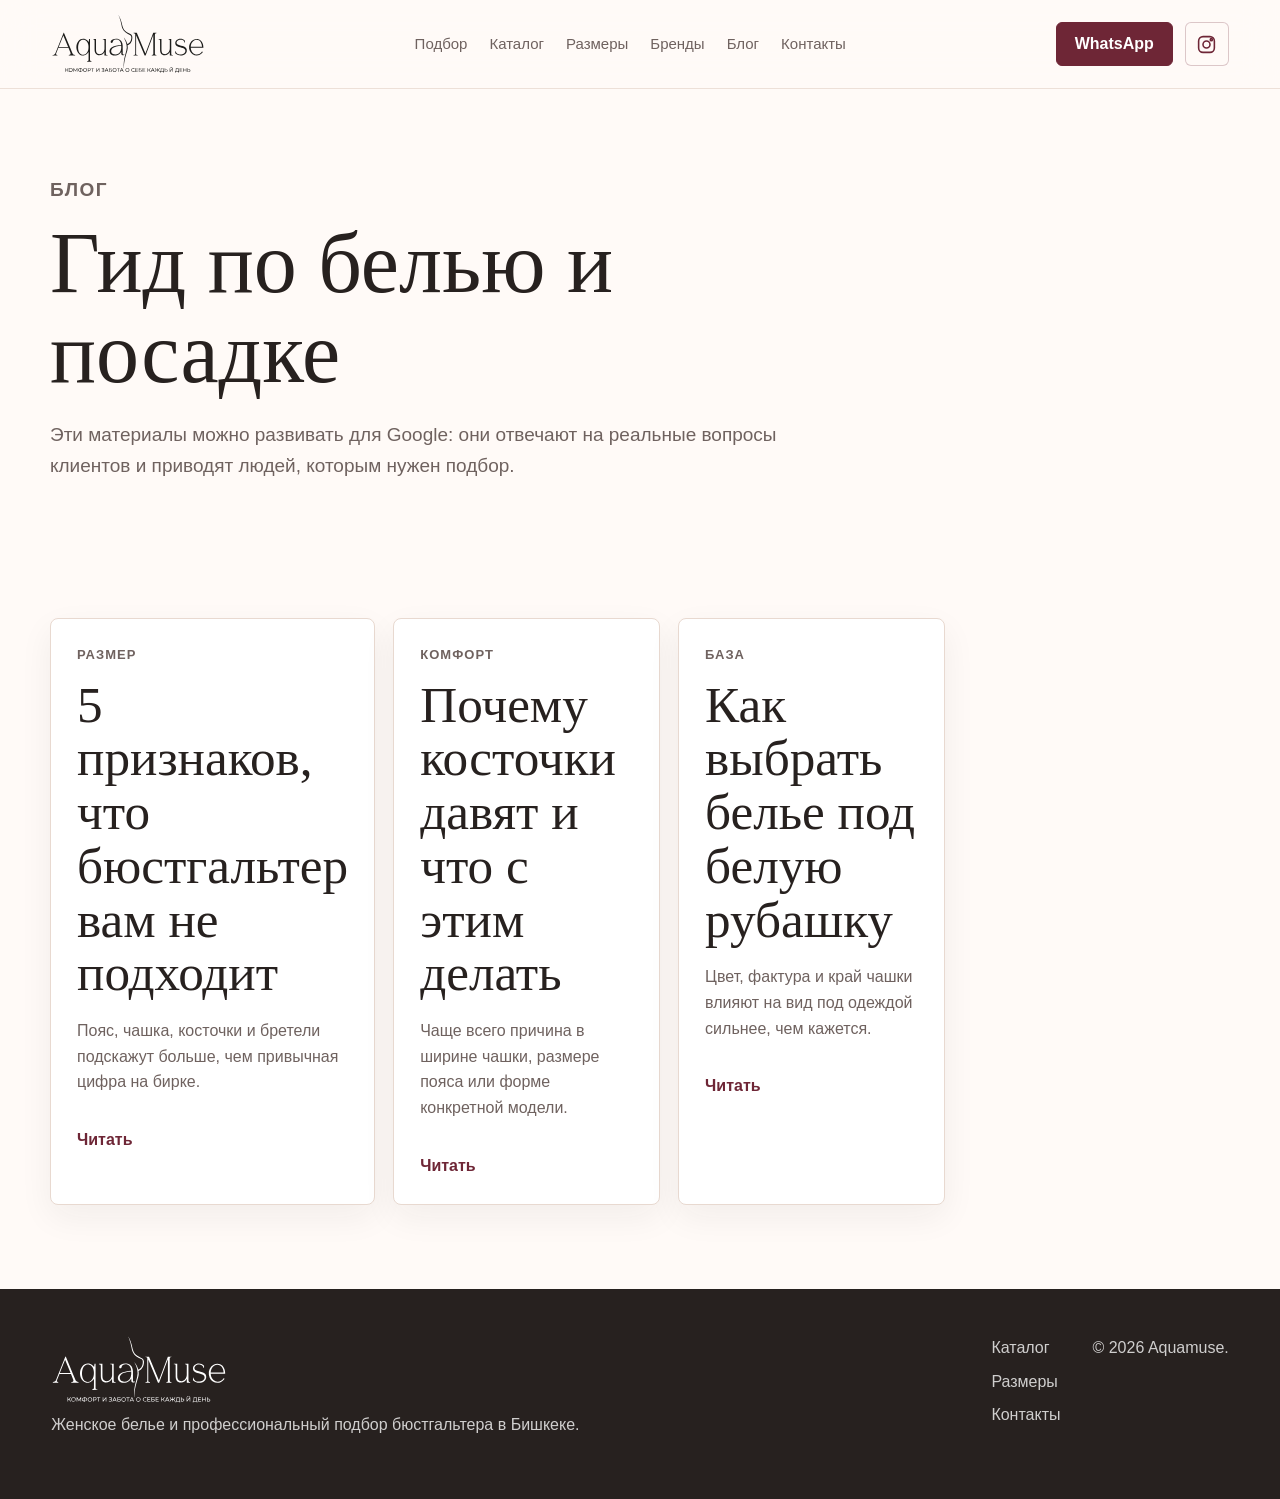
==== blog.html @ d07d19d8 "Add Aqua Muse logo and Instagram header link" ====
<!doctype html>
<html lang="ru">
<head>
  <meta charset="utf-8">
  <meta name="viewport" content="width=device-width, initial-scale=1">
  <title>Блог о подборе белья - Aquamuse</title>
  <meta name="description" content="Статьи Aquamuse о подборе бюстгальтера, посадке, размерах, базовом белье и комфорте каждый день.">
  <link rel="stylesheet" href="styles.css">
</head>
<body>
  <header class="site-header"><a class="brand" href="index.html"><img src="assets/logo-aquamuse.svg" alt="Aquamuse"></a><button class="nav-toggle" type="button" aria-expanded="false" aria-controls="main-nav"><span></span><span></span><span></span></button><nav id="main-nav" class="main-nav"><a href="podbor-byustgaltera-bishkek.html">Подбор</a><a href="catalog.html">Каталог</a><a href="razmery.html">Размеры</a><a href="brendy.html">Бренды</a><a href="blog.html">Блог</a><a href="kontakty.html">Контакты</a></nav><a class="header-cta" href="https://api.whatsapp.com/send/?phone=996550333087&text&type=phone_number&app_absent=0">Записаться</a></header>
  <main>
    <section class="page-title"><p class="eyebrow">Блог</p><h1>Гид по белью и посадке</h1><p>Эти материалы можно развивать для Google: они отвечают на реальные вопросы клиентов и приводят людей, которым нужен подбор.</p></section>
    <section class="section blog-grid">
      <article><p class="eyebrow">Размер</p><h2>5 признаков, что бюстгальтер вам не подходит</h2><p>Пояс, чашка, косточки и бретели подскажут больше, чем привычная цифра на бирке.</p><a class="text-link" href="podbor-byustgaltera-bishkek.html">Читать</a></article>
      <article><p class="eyebrow">Комфорт</p><h2>Почему косточки давят и что с этим делать</h2><p>Чаще всего причина в ширине чашки, размере пояса или форме конкретной модели.</p><a class="text-link" href="razmery.html">Читать</a></article>
      <article><p class="eyebrow">База</p><h2>Как выбрать белье под белую рубашку</h2><p>Цвет, фактура и край чашки влияют на вид под одеждой сильнее, чем кажется.</p><a class="text-link" href="catalog.html">Читать</a></article>
    </section>
  </main>
  <footer class="site-footer"><div><a class="brand" href="index.html"><img src="assets/logo-aquamuse.svg" alt="Aquamuse"></a><p>Женское белье и профессиональный подбор бюстгальтера в Бишкеке.</p></div><nav><a href="catalog.html">Каталог</a><a href="razmery.html">Размеры</a><a href="kontakty.html">Контакты</a></nav><p class="footer-note">© 2026 Aquamuse.</p></footer>
  <script src="script.js"></script>
</body>
</html>
---- styles.css ----
:root {
  --ink: #27211f;
  --muted: #6f625f;
  --paper: #fffaf7;
  --soft: #f6eee8;
  --line: #e8d9d0;
  --rose: #a84f5f;
  --wine: #6e2636;
  --sage: #697d68;
  --blue: #425a6b;
  --gold: #b9935a;
  --shadow: 0 20px 60px rgba(39, 33, 31, .12);
}

* { box-sizing: border-box; }

html { scroll-behavior: smooth; }

body {
  margin: 0;
  color: var(--ink);
  background: var(--paper);
  font-family: Inter, "Segoe UI", Arial, sans-serif;
  line-height: 1.6;
}

img {
  display: block;
  width: 100%;
  height: 100%;
  object-fit: cover;
}

a { color: inherit; text-decoration: none; }

.site-header {
  position: sticky;
  top: 0;
  z-index: 20;
  display: grid;
  grid-template-columns: auto 1fr auto auto;
  align-items: center;
  gap: 12px;
  min-height: 76px;
  padding: 14px clamp(18px, 4vw, 52px);
  background: rgba(255, 250, 247, .88);
  border-bottom: 1px solid rgba(232, 217, 208, .78);
  backdrop-filter: blur(18px);
}

.brand {
  display: inline-flex;
  align-items: center;
  width: clamp(132px, 12vw, 172px);
  min-width: 132px;
}

.brand img {
  display: block;
  width: 100%;
  height: auto;
  object-fit: contain;
}

.main-nav {
  display: flex;
  justify-content: center;
  gap: 22px;
  color: var(--muted);
  font-size: 15px;
}

.main-nav a:hover, .text-link:hover { color: var(--wine); }

.header-cta, .button {
  display: inline-flex;
  align-items: center;
  justify-content: center;
  min-height: 44px;
  padding: 12px 18px;
  border: 1px solid var(--wine);
  border-radius: 6px;
  font-weight: 700;
  line-height: 1.1;
}

.header-cta, .button.primary {
  color: #fff;
  background: var(--wine);
}

.header-social {
  display: inline-grid;
  place-items: center;
  width: 44px;
  height: 44px;
  border: 1px solid rgba(110, 38, 54, .24);
  border-radius: 6px;
  color: var(--wine);
  background: rgba(255, 250, 247, .9);
  transition: transform .2s ease, border-color .2s ease, background .2s ease;
}

.header-social:hover {
  border-color: var(--wine);
  background: #fff;
  transform: translateY(-1px);
}

.header-social svg {
  width: 21px;
  height: 21px;
  fill: none;
  stroke: currentColor;
  stroke-width: 1.8;
}

.button.secondary {
  color: var(--wine);
  background: rgba(255, 250, 247, .75);
}

.nav-toggle {
  display: none;
  width: 44px;
  height: 44px;
  border: 1px solid var(--line);
  border-radius: 6px;
  background: #fff;
}

.nav-toggle span {
  display: block;
  width: 18px;
  height: 2px;
  margin: 4px auto;
  background: var(--ink);
}

.hero {
  position: relative;
  display: grid;
  min-height: calc(100vh - 76px);
  overflow: hidden;
  background: #1c1715;
}

.hero-media {
  position: absolute;
  inset: 0;
  opacity: .72;
}

.hero-media::after {
  content: "";
  position: absolute;
  inset: 0;
  background: linear-gradient(90deg, rgba(28, 23, 21, .84), rgba(28, 23, 21, .48), rgba(28, 23, 21, .16));
}

.hero-content {
  position: relative;
  align-self: center;
  width: min(720px, calc(100% - 36px));
  margin-left: clamp(18px, 7vw, 96px);
  padding: 72px 0;
  color: #fff;
}

.eyebrow {
  margin: 0 0 12px;
  color: var(--gold);
  font-size: 13px;
  font-weight: 800;
  letter-spacing: .08em;
  text-transform: uppercase;
}

h1, h2, h3, p { margin-top: 0; }

h1, h2 {
  line-height: 1.05;
  letter-spacing: 0;
}

h1 {
  max-width: 820px;
  margin-bottom: 22px;
  font-family: Georgia, "Times New Roman", serif;
  font-size: clamp(42px, 7vw, 86px);
  font-weight: 500;
}

h2 {
  margin-bottom: 18px;
  font-family: Georgia, "Times New Roman", serif;
  font-size: clamp(30px, 4vw, 52px);
  font-weight: 500;
}

h3 { margin-bottom: 10px; font-size: 20px; line-height: 1.2; }

.hero-copy {
  max-width: 650px;
  color: rgba(255, 255, 255, .9);
  font-size: clamp(18px, 2vw, 22px);
}

.hero-actions {
  display: flex;
  flex-wrap: wrap;
  gap: 14px;
  margin-top: 30px;
}

.hero-stats {
  display: grid;
  grid-template-columns: repeat(3, minmax(120px, 1fr));
  gap: 12px;
  max-width: 620px;
  margin: 48px 0 0;
}

.hero-stats div {
  padding-top: 16px;
  border-top: 1px solid rgba(255, 255, 255, .35);
}

.hero-stats dt {
  font-size: 26px;
  font-weight: 800;
}

.hero-stats dd {
  margin: 0;
  color: rgba(255, 255, 255, .78);
}

.section, .page-title, .page-hero {
  width: min(1180px, calc(100% - 36px));
  margin-inline: auto;
}

.section { padding: 84px 0; }

.intro-grid, .trust-band, .booking-section, .self-check {
  display: grid;
  grid-template-columns: minmax(260px, .85fr) minmax(320px, 1.15fr);
  gap: clamp(28px, 6vw, 86px);
  align-items: start;
}

.intro-grid p:last-child, .trust-band p:last-child {
  color: var(--muted);
  font-size: 19px;
}

.self-check {
  padding: clamp(62px, 8vw, 100px) clamp(18px, 5vw, 72px);
  border-block: 1px solid var(--line);
  background: linear-gradient(135deg, #fffaf7, #f2e4da);
}

.self-check .button {
  margin-top: 24px;
}

.pain-list, .fit-grid, .brand-list, .blog-grid {
  display: grid;
  grid-template-columns: repeat(4, 1fr);
  gap: 18px;
}

.pain-list article, .fit-grid article, .brand-list article, .blog-grid article, .booking-note, .contact-panel {
  min-height: 100%;
  padding: 26px;
  border: 1px solid var(--line);
  border-radius: 8px;
  background: #fff;
  box-shadow: 0 12px 34px rgba(39, 33, 31, .06);
}

.pain-list p, .fit-grid p, .brand-list p, .blog-grid p, .product-card p, blockquote p {
  color: var(--muted);
}

.icon-dot {
  display: block;
  width: 12px;
  height: 12px;
  margin-bottom: 18px;
  border-radius: 50%;
  background: var(--sage);
}

.split, .page-hero {
  display: grid;
  grid-template-columns: minmax(300px, .95fr) minmax(320px, 1.05fr);
  gap: clamp(28px, 5vw, 68px);
  align-items: center;
}

.split-media, .page-hero img {
  min-height: 520px;
  overflow: hidden;
  border-radius: 8px;
  box-shadow: var(--shadow);
}

.steps {
  display: grid;
  gap: 16px;
  padding-left: 20px;
  color: var(--muted);
}

.text-link {
  display: inline-flex;
  margin-top: 16px;
  color: var(--wine);
  font-weight: 800;
}

.section-heading {
  display: flex;
  align-items: end;
  justify-content: space-between;
  gap: 20px;
  margin-bottom: 28px;
}

.product-grid {
  display: grid;
  grid-template-columns: repeat(3, 1fr);
  gap: 20px;
}

.product-grid.large {
  grid-template-columns: repeat(4, 1fr);
}

.product-card {
  overflow: hidden;
  border: 1px solid var(--line);
  border-radius: 8px;
  background: #fff;
}

.product-card img {
  aspect-ratio: 4 / 5;
  height: auto;
}

.product-card h2, .product-card h3, .product-card p {
  padding-inline: 20px;
}

.product-card h2, .product-card h3 {
  margin-top: 20px;
  font-family: Georgia, "Times New Roman", serif;
}

.product-card p { padding-bottom: 22px; }

.trust-band {
  width: 100%;
  max-width: none;
  padding-inline: max(18px, calc((100vw - 1180px) / 2));
  background: var(--soft);
  border-block: 1px solid var(--line);
}

.review-grid {
  display: grid;
  grid-template-columns: repeat(3, 1fr);
  gap: 18px;
}

blockquote {
  margin: 0;
  padding: 28px;
  border-left: 4px solid var(--rose);
  background: #fff;
  border-radius: 0 8px 8px 0;
}

cite {
  color: var(--ink);
  font-style: normal;
  font-weight: 800;
}

.faq {
  display: grid;
  grid-template-columns: .7fr 1.3fr;
  gap: 56px;
}

details {
  border-top: 1px solid var(--line);
  padding: 22px 0;
}

details:last-child { border-bottom: 1px solid var(--line); }

summary {
  cursor: pointer;
  font-weight: 800;
}

details p {
  margin: 14px 0 0;
  color: var(--muted);
}

.final-cta {
  text-align: center;
  padding: 88px 24px;
  background: var(--wine);
  color: #fff;
  border-radius: 8px;
  margin-bottom: 84px;
}

.final-cta p {
  max-width: 620px;
  margin-inline: auto;
  color: rgba(255, 255, 255, .82);
}

.final-cta .button.primary {
  margin-top: 18px;
  color: var(--wine);
  background: #fff;
  border-color: #fff;
}

.page-title {
  padding: 86px 0 34px;
}

.page-title p {
  max-width: 760px;
  color: var(--muted);
  font-size: 19px;
}

.page-hero {
  padding: 72px 0;
}

.page-hero p {
  color: var(--muted);
  font-size: 19px;
}

.article-layout {
  display: grid;
  grid-template-columns: minmax(0, 1fr) 320px;
  gap: 48px;
  align-items: start;
}

.article-layout article {
  max-width: 760px;
}

.article-layout h2 {
  margin-top: 38px;
  font-size: clamp(26px, 3vw, 38px);
}

.check-list {
  display: grid;
  gap: 10px;
  padding-left: 20px;
}

.check-list.compact {
  margin: 0;
  color: var(--muted);
  font-size: 19px;
}

.fit-process {
  padding-top: 38px;
}

.process-grid {
  display: grid;
  grid-template-columns: repeat(4, 1fr);
  gap: 18px;
}

.process-grid article {
  min-height: 220px;
  padding: 26px;
  border-top: 1px solid var(--wine);
  background: rgba(255, 250, 247, .58);
}

.process-grid span {
  display: block;
  margin-bottom: 28px;
  color: var(--gold);
  font-family: Georgia, "Times New Roman", serif;
  font-size: 34px;
  line-height: 1;
}

.process-grid p {
  color: var(--muted);
}

.booking-note {
  position: sticky;
  top: 104px;
}

.contact-hero {
  grid-template-columns: 1fr .75fr;
}

.contacts-page {
  width: min(1180px, calc(100% - 36px));
  margin-inline: auto;
  padding: clamp(58px, 8vw, 96px) 0 72px;
}

.contacts-page h1 {
  max-width: 860px;
  margin-bottom: 28px;
  font-size: clamp(48px, 7.4vw, 88px);
}

.contacts-lead {
  max-width: 720px;
  margin-bottom: 38px;
  color: var(--muted);
  font-size: clamp(18px, 2vw, 22px);
}

.contacts-grid {
  display: grid;
  grid-template-columns: repeat(2, minmax(0, 1fr));
  gap: 16px;
  max-width: 980px;
}

.contact-card {
  min-height: 142px;
  padding: 24px 26px;
  border: 1px solid var(--line);
  border-radius: 8px;
  background: rgba(255, 250, 247, .72);
  transition: border-color .2s ease, transform .2s ease, box-shadow .2s ease;
}

a.contact-card:hover {
  border-color: rgba(110, 38, 54, .42);
  box-shadow: 0 14px 34px rgba(39, 33, 31, .08);
  transform: translateY(-2px);
}

.contact-card span {
  display: block;
  margin-bottom: 12px;
  color: var(--wine);
  font-weight: 800;
}

.contact-card strong {
  display: block;
  color: var(--muted);
  font-size: 21px;
  font-weight: 500;
}

.contact-card p {
  margin: 4px 0 0;
  color: var(--muted);
  font-size: 21px;
}

.booking-form {
  display: grid;
  gap: 16px;
  padding: 28px;
  border: 1px solid var(--line);
  border-radius: 8px;
  background: #fff;
}

label {
  display: grid;
  gap: 6px;
  color: var(--muted);
  font-weight: 700;
}

input, select, textarea {
  width: 100%;
  border: 1px solid var(--line);
  border-radius: 6px;
  padding: 12px 13px;
  color: var(--ink);
  background: #fffaf7;
  font: inherit;
}

.form-note {
  margin: 0;
  color: var(--muted);
  font-size: 14px;
}

.size-calculator {
  display: grid;
  grid-template-columns: minmax(320px, 1fr) minmax(320px, 440px);
  gap: clamp(28px, 5vw, 72px);
  align-items: start;
}

.calculator-copy p {
  color: var(--muted);
  font-size: 18px;
}

.calculator-card {
  display: grid;
  gap: 16px;
  padding: 28px;
  border: 1px solid var(--line);
  border-radius: 8px;
  background: #fff;
  box-shadow: var(--shadow);
}

.calculator-result {
  display: grid;
  gap: 8px;
  margin-top: 6px;
  padding: 22px;
  border: 1px solid var(--line);
  border-radius: 8px;
  background: var(--soft);
}

.result-label {
  color: var(--muted);
  font-size: 13px;
  font-weight: 800;
  letter-spacing: .08em;
  text-transform: uppercase;
}

.calculator-result strong {
  color: var(--wine);
  font-family: Georgia, "Times New Roman", serif;
  font-size: 46px;
  line-height: 1;
}

.calculator-result p {
  margin: 0;
  color: var(--muted);
}

.site-footer {
  display: grid;
  grid-template-columns: 1fr auto auto;
  gap: 32px;
  align-items: start;
  padding: 46px clamp(18px, 4vw, 52px);
  color: rgba(255, 255, 255, .78);
  background: #27211f;
}

.site-footer .brand {
  width: 176px;
  filter: invert(1) brightness(1.9);
}

.site-footer nav {
  display: grid;
  gap: 8px;
}

.footer-note { margin: 0; }

.sticky-whatsapp {
  position: fixed;
  left: 18px;
  right: 18px;
  bottom: 16px;
  z-index: 40;
  display: none;
  min-height: 52px;
  align-items: center;
  justify-content: center;
  border-radius: 8px;
  color: #fff;
  background: var(--wine);
  box-shadow: 0 16px 38px rgba(39, 33, 31, .24);
  font-weight: 800;
}

@media (max-width: 980px) {
  .site-header { grid-template-columns: auto auto; }
  .brand { width: 142px; min-width: 142px; }
  .nav-toggle { display: block; justify-self: end; }
  .main-nav {
    display: none;
    grid-column: 1 / -1;
    justify-content: start;
    flex-wrap: wrap;
    padding: 12px 0 4px;
  }
  .main-nav.open { display: flex; }
  .header-cta, .header-social { display: none; }
  .pain-list, .fit-grid, .brand-list, .blog-grid, .product-grid.large { grid-template-columns: repeat(2, 1fr); }
  .split, .page-hero, .intro-grid, .trust-band, .booking-section, .self-check, .faq, .article-layout, .contact-hero, .size-calculator { grid-template-columns: 1fr; }
  .contacts-grid { grid-template-columns: 1fr; }
  .process-grid { grid-template-columns: repeat(2, 1fr); }
  .booking-note { position: static; }
  .site-footer { grid-template-columns: 1fr; }
}

@media (max-width: 720px) {
  .hero { min-height: 720px; }
  .hero-media::after { background: linear-gradient(0deg, rgba(28, 23, 21, .9), rgba(28, 23, 21, .38)); }
  .hero-content { align-self: end; margin-inline: 18px; padding-bottom: 54px; }
  .hero-stats, .product-grid, .review-grid, .pain-list, .fit-grid, .brand-list, .blog-grid, .product-grid.large { grid-template-columns: 1fr; }
  .process-grid { grid-template-columns: 1fr; }
  .section { padding: 58px 0; }
  .section-heading { align-items: start; flex-direction: column; }
  .split-media, .page-hero img { min-height: 360px; }
  .final-cta { margin-bottom: 58px; }
  .sticky-whatsapp { display: flex; }
  body { padding-bottom: 76px; }
}
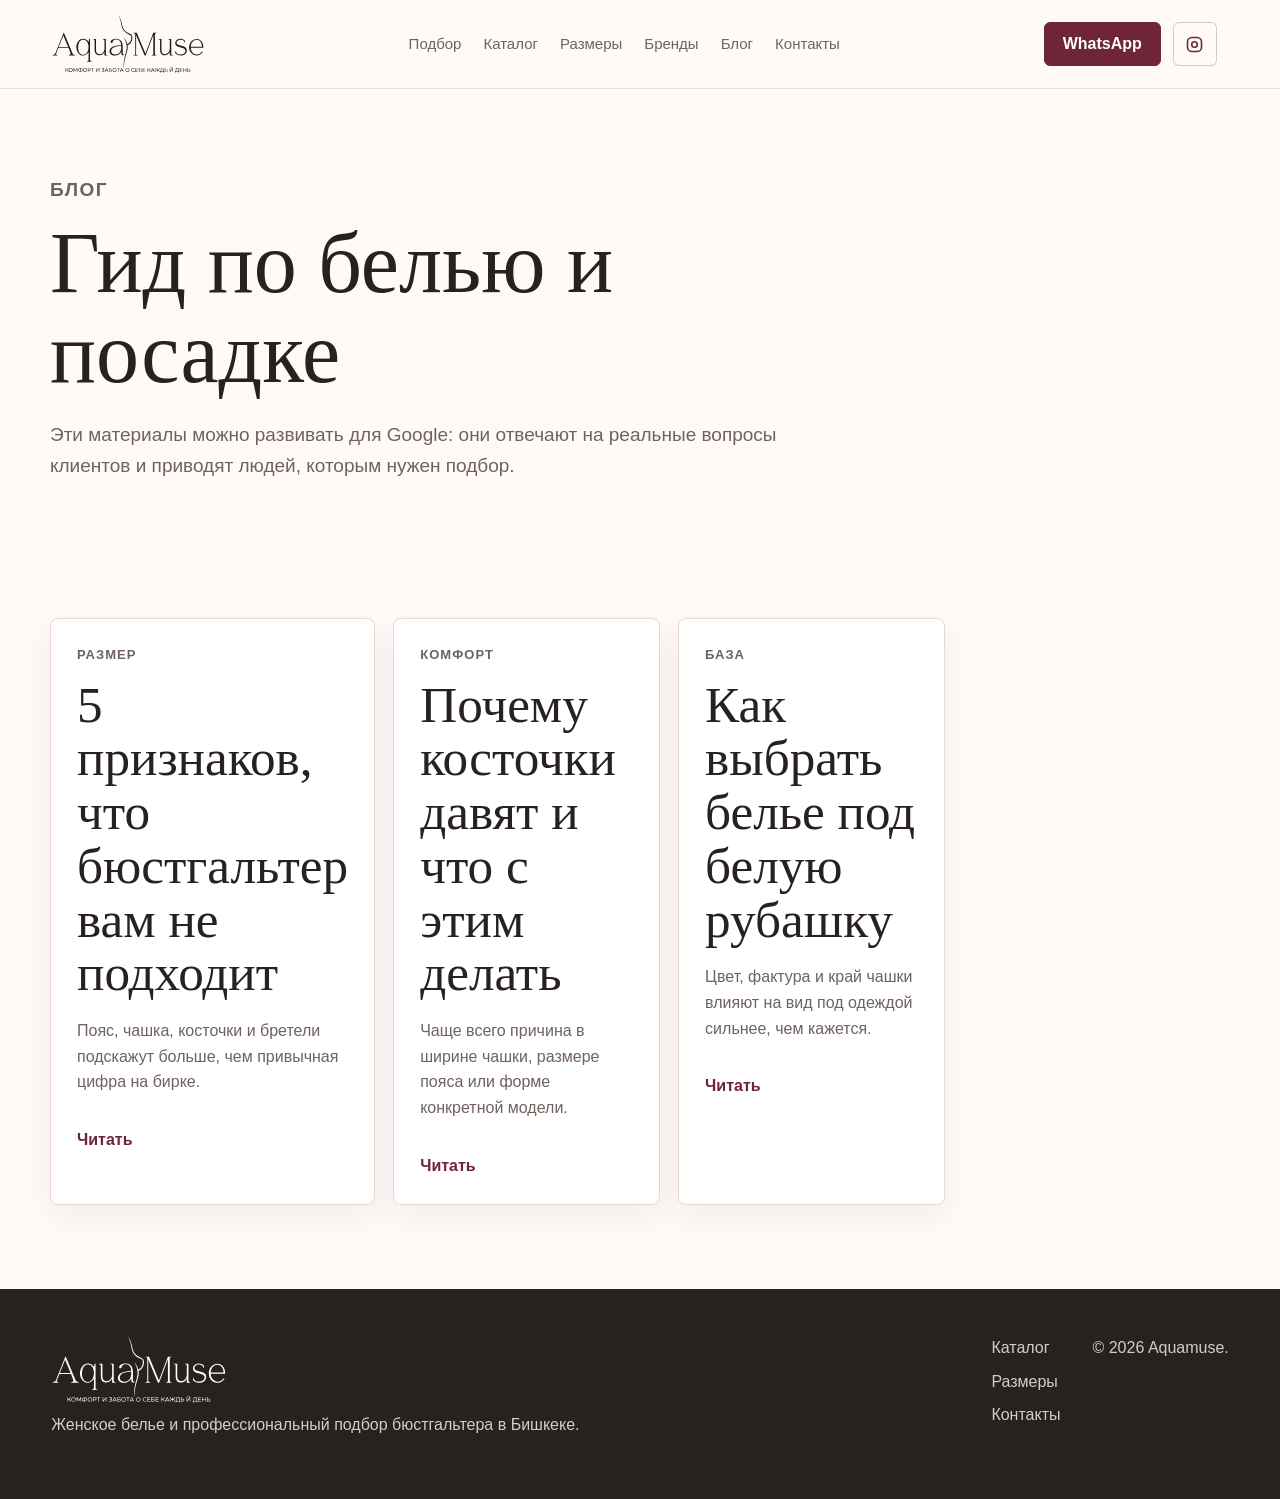
==== commit 0400805e: "Improve fit guide visuals and header social link" ====
--- a/blog.html
+++ b/blog.html
@@ -8,7 +8,7 @@
   <link rel="stylesheet" href="styles.css">
 </head>
 <body>
-  <header class="site-header"><a class="brand" href="index.html"><img src="assets/logo-aquamuse.svg" alt="Aquamuse"></a><button class="nav-toggle" type="button" aria-expanded="false" aria-controls="main-nav"><span></span><span></span><span></span></button><nav id="main-nav" class="main-nav"><a href="podbor-byustgaltera-bishkek.html">Подбор</a><a href="catalog.html">Каталог</a><a href="razmery.html">Размеры</a><a href="brendy.html">Бренды</a><a href="blog.html">Блог</a><a href="kontakty.html">Контакты</a></nav><a class="header-cta" href="https://api.whatsapp.com/send/?phone=996550333087&text&type=phone_number&app_absent=0">Записаться</a></header>
+  <header class="site-header"><a class="brand" href="index.html"><img src="assets/logo-aquamuse.svg" alt="Aquamuse"></a><button class="nav-toggle" type="button" aria-expanded="false" aria-controls="main-nav"><span></span><span></span><span></span></button><nav id="main-nav" class="main-nav"><a href="podbor-byustgaltera-bishkek.html">Подбор</a><a href="catalog.html">Каталог</a><a href="razmery.html">Размеры</a><a href="brendy.html">Бренды</a><a href="blog.html">Блог</a><a href="kontakty.html">Контакты</a></nav><a class="header-cta" href="https://api.whatsapp.com/send/?phone=996550333087&text&type=phone_number&app_absent=0">Записаться</a><a class="header-social" href="https://www.instagram.com/aquamuse.kg?igsh=Z3l3c3MxdXA5Ynk5" target="_blank" rel="noopener" aria-label="Instagram Aquamuse"><svg viewBox="0 0 24 24" aria-hidden="true"><rect x="4" y="4" width="16" height="16" rx="5"></rect><circle cx="12" cy="12" r="3.2"></circle><path d="M16.8 7.2h.01"></path></svg></a></header>
   <main>
     <section class="page-title"><p class="eyebrow">Блог</p><h1>Гид по белью и посадке</h1><p>Эти материалы можно развивать для Google: они отвечают на реальные вопросы клиентов и приводят людей, которым нужен подбор.</p></section>
     <section class="section blog-grid">
--- a/styles.css
+++ b/styles.css
@@ -38,7 +38,7 @@
   top: 0;
   z-index: 20;
   display: grid;
-  grid-template-columns: auto 1fr auto auto;
+  grid-template-columns: auto 1fr auto auto auto;
   align-items: center;
   gap: 12px;
   min-height: 76px;
@@ -443,6 +443,191 @@
   max-width: 760px;
   color: var(--muted);
   font-size: 19px;
+}
+
+.fit-guide-hero {
+  display: grid;
+  grid-template-columns: minmax(0, 1.15fr) minmax(280px, .55fr);
+  gap: clamp(28px, 6vw, 84px);
+  align-items: end;
+  width: min(1180px, calc(100% - 36px));
+  margin-inline: auto;
+  padding: clamp(72px, 10vw, 126px) 0 54px;
+}
+
+.fit-guide-hero p {
+  max-width: 760px;
+  color: var(--muted);
+  font-size: clamp(18px, 2vw, 22px);
+}
+
+.fit-guide-card {
+  padding: 28px;
+  border: 1px solid var(--line);
+  border-radius: 8px;
+  background: var(--soft);
+}
+
+.fit-guide-card span {
+  display: block;
+  margin-bottom: 28px;
+  color: var(--gold);
+  font-weight: 800;
+  letter-spacing: .08em;
+  text-transform: uppercase;
+}
+
+.fit-guide-card strong {
+  display: block;
+  margin-bottom: 12px;
+  font-family: Georgia, "Times New Roman", serif;
+  font-size: clamp(28px, 3vw, 42px);
+  font-weight: 500;
+  line-height: 1.05;
+}
+
+.measure-steps {
+  padding-top: 42px;
+}
+
+.measure-grid {
+  display: grid;
+  gap: 18px;
+}
+
+.measure-grid {
+  grid-template-columns: repeat(3, 1fr);
+}
+
+.measure-grid article {
+  padding: 28px;
+  border: 1px solid var(--line);
+  border-radius: 8px;
+  background: #fff;
+}
+
+.measure-grid span {
+  display: block;
+  margin-bottom: 24px;
+  color: var(--wine);
+  font-family: Georgia, "Times New Roman", serif;
+  font-size: 36px;
+  line-height: 1;
+}
+
+.measure-grid p {
+  color: var(--muted);
+}
+
+.fit-guide-calculator {
+  padding: clamp(42px, 6vw, 72px) clamp(18px, 5vw, 62px);
+  border-block: 1px solid var(--line);
+  background: linear-gradient(135deg, #fffaf7, #f3e6dd);
+}
+
+.fit-check {
+  width: 100%;
+  max-width: none;
+  padding-inline: max(18px, calc((100vw - 1180px) / 2));
+}
+
+.fit-check .section-heading {
+  width: min(1180px, 100%);
+  margin-inline: auto;
+}
+
+.fit-check-layout {
+  display: grid;
+  grid-template-columns: minmax(320px, .95fr) minmax(360px, .78fr);
+  gap: clamp(28px, 7vw, 96px);
+  align-items: start;
+  padding: clamp(34px, 5vw, 62px) 0 0;
+  border-top: 1px solid rgba(232, 217, 208, .82);
+}
+
+.fit-check-list {
+  display: grid;
+  border-bottom: 1px solid rgba(232, 217, 208, .82);
+}
+
+.fit-check-list article {
+  display: grid;
+  grid-template-columns: 54px minmax(0, 1fr);
+  gap: 18px;
+  padding: 22px 0;
+  border-top: 1px solid rgba(232, 217, 208, .82);
+}
+
+.fit-check-list article:first-child {
+  border-top: 0;
+}
+
+.fit-check-list span {
+  color: var(--gold);
+  font-weight: 800;
+  letter-spacing: .08em;
+}
+
+.fit-check-list h3 {
+  margin-bottom: 8px;
+  color: var(--wine);
+  font-family: Georgia, "Times New Roman", serif;
+  font-size: clamp(24px, 2.6vw, 34px);
+  font-weight: 500;
+  line-height: 1.08;
+}
+
+.fit-check-list p {
+  margin: 0;
+  color: var(--muted);
+  font-size: 17px;
+}
+
+.fit-check-button {
+  justify-self: start;
+  margin: 26px 0 34px 72px;
+}
+
+.fit-check-visual {
+  position: sticky;
+  top: 104px;
+  display: grid;
+  place-items: center;
+  min-height: 620px;
+  border-bottom: 1px solid rgba(232, 217, 208, .82);
+}
+
+.fit-check-visual img {
+  width: min(100%, 430px);
+  height: auto;
+  object-fit: contain;
+}
+
+.fit-troubles {
+  display: grid;
+  grid-template-columns: minmax(260px, .8fr) minmax(320px, 1.2fr);
+  gap: clamp(28px, 6vw, 72px);
+}
+
+.trouble-list {
+  display: grid;
+  border-top: 1px solid var(--line);
+}
+
+.trouble-list article {
+  display: grid;
+  grid-template-columns: minmax(180px, .55fr) 1fr;
+  gap: 22px;
+  padding: 20px 0;
+  border-bottom: 1px solid var(--line);
+}
+
+.trouble-list strong {
+  color: var(--ink);
+}
+
+.trouble-list span {
+  color: var(--muted);
 }
 
 .page-hero {
@@ -718,8 +903,12 @@
   }
   .main-nav.open { display: flex; }
   .header-cta, .header-social { display: none; }
-  .pain-list, .fit-grid, .brand-list, .blog-grid, .product-grid.large { grid-template-columns: repeat(2, 1fr); }
-  .split, .page-hero, .intro-grid, .trust-band, .booking-section, .self-check, .faq, .article-layout, .contact-hero, .size-calculator { grid-template-columns: 1fr; }
+  .pain-list, .fit-grid, .brand-list, .blog-grid, .product-grid.large, .measure-grid { grid-template-columns: repeat(2, 1fr); }
+  .fit-check-layout { grid-template-columns: 1fr; gap: 18px; padding-top: 22px; }
+  .fit-check-list article { grid-template-columns: 48px 1fr; }
+  .fit-check-visual { order: -1; position: static; min-height: auto; padding: 12px 0 20px; border-bottom: 1px solid rgba(232, 217, 208, .82); }
+  .fit-check-visual img { width: min(100%, 330px); }
+  .split, .page-hero, .fit-guide-hero, .intro-grid, .trust-band, .booking-section, .self-check, .fit-troubles, .faq, .article-layout, .contact-hero, .size-calculator { grid-template-columns: 1fr; }
   .contacts-grid { grid-template-columns: 1fr; }
   .process-grid { grid-template-columns: repeat(2, 1fr); }
   .booking-note { position: static; }
@@ -730,9 +919,16 @@
   .hero { min-height: 720px; }
   .hero-media::after { background: linear-gradient(0deg, rgba(28, 23, 21, .9), rgba(28, 23, 21, .38)); }
   .hero-content { align-self: end; margin-inline: 18px; padding-bottom: 54px; }
-  .hero-stats, .product-grid, .review-grid, .pain-list, .fit-grid, .brand-list, .blog-grid, .product-grid.large { grid-template-columns: 1fr; }
+  .section, .page-title, .page-hero, .fit-guide-hero {
+    width: 100%;
+    padding-left: 18px;
+    padding-right: 18px;
+  }
+  .hero-stats, .product-grid, .review-grid, .pain-list, .fit-grid, .brand-list, .blog-grid, .product-grid.large, .measure-grid, .trouble-list article { grid-template-columns: 1fr; }
+  .fit-check-list article { grid-template-columns: 1fr; gap: 8px; padding: 20px 0; }
+  .fit-check-button { margin-left: 0; }
   .process-grid { grid-template-columns: 1fr; }
-  .section { padding: 58px 0; }
+  .section { padding-top: 58px; padding-bottom: 58px; }
   .section-heading { align-items: start; flex-direction: column; }
   .split-media, .page-hero img { min-height: 360px; }
   .final-cta { margin-bottom: 58px; }
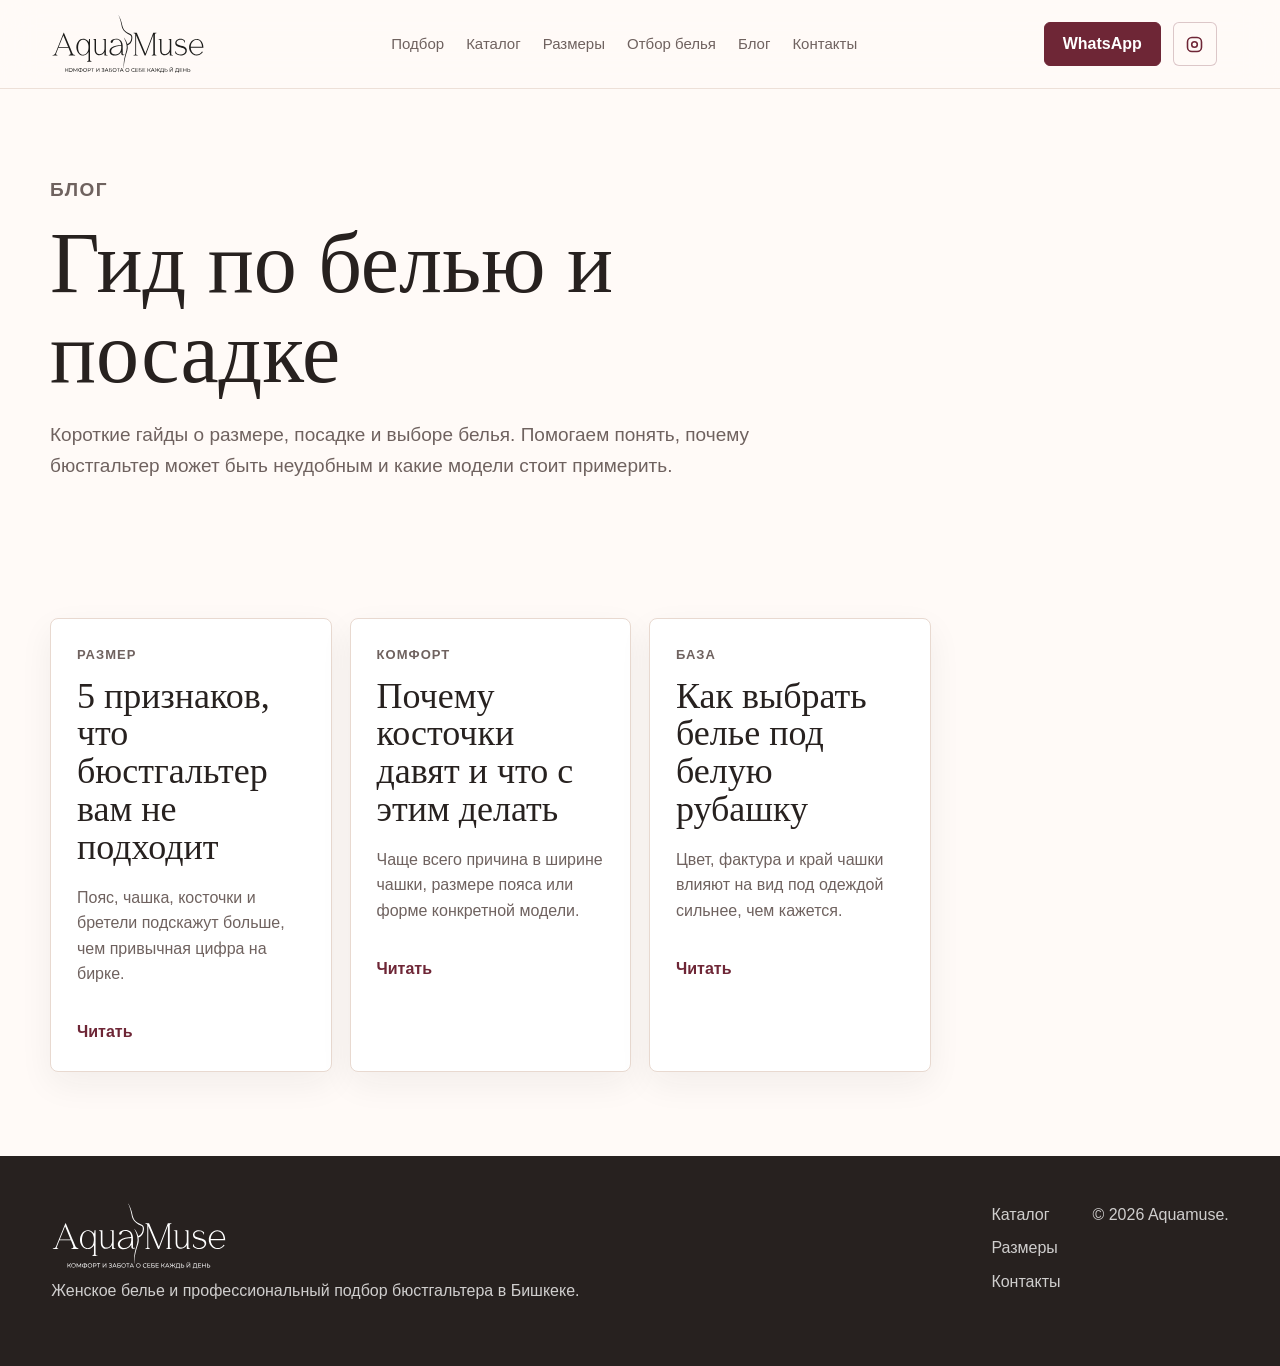
==== commit 226ea3d5: "Improve conversion copy and sizing calculator" ====
--- a/blog.html
+++ b/blog.html
@@ -1,16 +1,17 @@
-<!doctype html>
+﻿<!doctype html>
 <html lang="ru">
 <head>
   <meta charset="utf-8">
   <meta name="viewport" content="width=device-width, initial-scale=1">
   <title>Блог о подборе белья - Aquamuse</title>
   <meta name="description" content="Статьи Aquamuse о подборе бюстгальтера, посадке, размерах, базовом белье и комфорте каждый день.">
+  <link rel="icon" href="assets/favicon.svg" type="image/svg+xml">
   <link rel="stylesheet" href="styles.css">
 </head>
 <body>
-  <header class="site-header"><a class="brand" href="index.html"><img src="assets/logo-aquamuse.svg" alt="Aquamuse"></a><button class="nav-toggle" type="button" aria-expanded="false" aria-controls="main-nav"><span></span><span></span><span></span></button><nav id="main-nav" class="main-nav"><a href="podbor-byustgaltera-bishkek.html">Подбор</a><a href="catalog.html">Каталог</a><a href="razmery.html">Размеры</a><a href="brendy.html">Бренды</a><a href="blog.html">Блог</a><a href="kontakty.html">Контакты</a></nav><a class="header-cta" href="https://api.whatsapp.com/send/?phone=996550333087&text&type=phone_number&app_absent=0">Записаться</a><a class="header-social" href="https://www.instagram.com/aquamuse.kg?igsh=Z3l3c3MxdXA5Ynk5" target="_blank" rel="noopener" aria-label="Instagram Aquamuse"><svg viewBox="0 0 24 24" aria-hidden="true"><rect x="4" y="4" width="16" height="16" rx="5"></rect><circle cx="12" cy="12" r="3.2"></circle><path d="M16.8 7.2h.01"></path></svg></a></header>
+  <header class="site-header"><a class="brand" href="index.html"><img src="assets/logo-aquamuse.svg" alt="Aquamuse"></a><button class="nav-toggle" type="button" aria-expanded="false" aria-controls="main-nav"><span></span><span></span><span></span></button><nav id="main-nav" class="main-nav"><a href="podbor-byustgaltera-bishkek.html">Подбор</a><a href="catalog.html">Каталог</a><a href="razmery.html">Размеры</a><a href="brendy.html">Отбор белья</a><a href="blog.html">Блог</a><a href="kontakty.html">Контакты</a></nav><a class="header-cta" href="https://wa.me/996550333087?text=%D0%97%D0%B4%D1%80%D0%B0%D0%B2%D1%81%D1%82%D0%B2%D1%83%D0%B9%D1%82%D0%B5!%20%D0%A5%D0%BE%D1%87%D1%83%20%D0%B7%D0%B0%D0%BF%D0%B8%D1%81%D0%B0%D1%82%D1%8C%D1%81%D1%8F%20%D0%BD%D0%B0%20%D0%BF%D0%BE%D0%B4%D0%B1%D0%BE%D1%80%20%D0%B1%D0%B5%D0%BB%D1%8C%D1%8F%20%D0%B2%20Aquamuse.">Записаться</a><a class="header-social" href="https://www.instagram.com/aquamuse.kg?igsh=Z3l3c3MxdXA5Ynk5" target="_blank" rel="noopener" aria-label="Instagram Aquamuse"><svg viewBox="0 0 24 24" aria-hidden="true"><rect x="4" y="4" width="16" height="16" rx="5"></rect><circle cx="12" cy="12" r="3.2"></circle><path d="M16.8 7.2h.01"></path></svg></a></header>
   <main>
-    <section class="page-title"><p class="eyebrow">Блог</p><h1>Гид по белью и посадке</h1><p>Эти материалы можно развивать для Google: они отвечают на реальные вопросы клиентов и приводят людей, которым нужен подбор.</p></section>
+    <section class="page-title"><p class="eyebrow">Блог</p><h1>Гид по белью и посадке</h1><p>Короткие гайды о размере, посадке и выборе белья. Помогаем понять, почему бюстгальтер может быть неудобным и какие модели стоит примерить.</p></section>
     <section class="section blog-grid">
       <article><p class="eyebrow">Размер</p><h2>5 признаков, что бюстгальтер вам не подходит</h2><p>Пояс, чашка, косточки и бретели подскажут больше, чем привычная цифра на бирке.</p><a class="text-link" href="podbor-byustgaltera-bishkek.html">Читать</a></article>
       <article><p class="eyebrow">Комфорт</p><h2>Почему косточки давят и что с этим делать</h2><p>Чаще всего причина в ширине чашки, размере пояса или форме конкретной модели.</p><a class="text-link" href="razmery.html">Читать</a></article>
--- a/styles.css
+++ b/styles.css
@@ -22,6 +22,7 @@
   background: var(--paper);
   font-family: Inter, "Segoe UI", Arial, sans-serif;
   line-height: 1.6;
+  overflow-x: hidden;
 }
 
 img {
@@ -151,6 +152,15 @@
   opacity: .72;
 }
 
+.hero-media video,
+.hero-media img {
+  display: block;
+  width: 100%;
+  height: 100%;
+  object-fit: cover;
+  object-position: center center;
+}
+
 .hero-media::after {
   content: "";
   position: absolute;
@@ -236,6 +246,92 @@
   color: rgba(255, 255, 255, .78);
 }
 
+.page-cover {
+  position: relative;
+  display: grid;
+  min-height: calc(100vh - 76px);
+  overflow: hidden;
+  background: #1c1715;
+}
+
+.page-cover-media {
+  position: absolute;
+  inset: 0;
+  opacity: .76;
+}
+
+.page-cover-media img {
+  display: block;
+  width: 100%;
+  height: 100%;
+  object-fit: cover;
+  object-position: center center;
+}
+
+.page-cover-media::after {
+  content: "";
+  position: absolute;
+  inset: 0;
+  background: linear-gradient(90deg, rgba(28, 23, 21, .86), rgba(28, 23, 21, .52), rgba(28, 23, 21, .18));
+}
+
+.page-cover-content {
+  position: relative;
+  align-self: center;
+  width: min(900px, calc(100% - 36px));
+  margin-left: clamp(18px, 7vw, 96px);
+  padding: 56px 0;
+  color: #fff;
+}
+
+.page-cover h1 {
+  max-width: 900px;
+  font-size: clamp(40px, 5.6vw, 76px);
+}
+
+.page-cover-copy {
+  max-width: 650px;
+  color: rgba(255, 255, 255, .9);
+  font-size: clamp(18px, 2vw, 22px);
+}
+
+.page-cover-actions {
+  display: flex;
+  flex-wrap: wrap;
+  gap: 14px;
+  margin-top: 30px;
+}
+
+.page-cover .button.secondary {
+  background: rgba(255, 250, 247, .86);
+}
+
+.page-cover .hero-stats {
+  margin-top: 36px;
+}
+
+.page-cover .hero-stats dt {
+  font-size: 24px;
+}
+
+.page-cover-catalog .page-cover-media img {
+  object-position: center center;
+}
+
+.page-cover-podbor .page-cover-media img {
+  object-position: center center;
+}
+
+.page-cover-razmery .page-cover-media img {
+  object-position: center center;
+  transform: translateX(5%) scale(1.14);
+}
+
+.page-cover-razmery .page-cover-content,
+.page-cover-razmery h1 {
+  max-width: 780px;
+}
+
 .section, .page-title, .page-hero {
   width: min(1180px, calc(100% - 36px));
   margin-inline: auto;
@@ -271,6 +367,10 @@
   gap: 18px;
 }
 
+.brand-list {
+  grid-template-columns: repeat(3, 1fr);
+}
+
 .pain-list article, .fit-grid article, .brand-list article, .blog-grid article, .booking-note, .contact-panel {
   min-height: 100%;
   padding: 26px;
@@ -282,6 +382,10 @@
 
 .pain-list p, .fit-grid p, .brand-list p, .blog-grid p, .product-card p, blockquote p {
   color: var(--muted);
+}
+
+.pain-list h2, .fit-grid h2, .brand-list h2, .blog-grid h2 {
+  font-size: clamp(26px, 3vw, 36px);
 }
 
 .icon-dot {
@@ -312,6 +416,119 @@
   gap: 16px;
   padding-left: 20px;
   color: var(--muted);
+}
+
+.before-after {
+  display: grid;
+  grid-template-columns: minmax(280px, .58fr) minmax(0, 1.42fr);
+  gap: clamp(30px, 5vw, 72px);
+  align-items: start;
+}
+
+.before-after-copy {
+  position: sticky;
+  top: 104px;
+}
+
+.before-after-copy p {
+  max-width: 520px;
+  color: var(--muted);
+  font-size: 18px;
+}
+
+.before-after-copy .button {
+  margin-top: 18px;
+}
+
+.before-after-gallery {
+  display: grid;
+  grid-template-columns: repeat(2, minmax(0, 1fr));
+  gap: 18px;
+}
+
+.before-after-card {
+  margin: 0;
+  overflow: hidden;
+  border: 1px solid var(--line);
+  border-radius: 8px;
+  background: #fff;
+  box-shadow: 0 18px 50px rgba(39, 33, 31, .09);
+}
+
+.before-after-card.featured {
+  grid-column: 1 / -1;
+  display: grid;
+  grid-template-columns: minmax(0, 1.05fr) minmax(260px, .72fr);
+  align-items: stretch;
+}
+
+.compare-image {
+  position: relative;
+  background: var(--soft);
+}
+
+.compare-image img {
+  aspect-ratio: 1 / 1;
+  height: auto;
+  object-fit: cover;
+  object-position: center center;
+}
+
+.before-after-card.featured .compare-image img {
+  height: 100%;
+  min-height: 420px;
+}
+
+.compare-label {
+  position: absolute;
+  top: 14px;
+  min-width: 68px;
+  padding: 8px 12px;
+  border-radius: 6px;
+  color: #fff;
+  background: rgba(39, 33, 31, .76);
+  font-size: 13px;
+  font-weight: 800;
+  text-align: center;
+  backdrop-filter: blur(8px);
+}
+
+.compare-label.before {
+  left: 14px;
+}
+
+.compare-label.after {
+  right: 14px;
+  background: rgba(110, 38, 54, .86);
+}
+
+.before-after-card figcaption {
+  padding: 22px;
+}
+
+.before-after-card figcaption span {
+  display: block;
+  margin-bottom: 10px;
+  color: var(--gold);
+  font-size: 12px;
+  font-weight: 800;
+  letter-spacing: .12em;
+  text-transform: uppercase;
+}
+
+.before-after-card figcaption strong {
+  display: block;
+  color: var(--wine);
+  font-family: Georgia, "Times New Roman", serif;
+  font-size: 24px;
+  font-weight: 500;
+  line-height: 1.15;
+}
+
+.before-after-card figcaption p {
+  margin: 10px 0 0;
+  color: var(--muted);
+  font-size: 15px;
 }
 
 .text-link {
@@ -340,6 +557,8 @@
 }
 
 .product-card {
+  display: flex;
+  flex-direction: column;
   overflow: hidden;
   border: 1px solid var(--line);
   border-radius: 8px;
@@ -360,7 +579,16 @@
   font-family: Georgia, "Times New Roman", serif;
 }
 
-.product-card p { padding-bottom: 22px; }
+.product-card p { padding-bottom: 0; }
+
+.product-card-action {
+  width: calc(100% - 40px);
+  min-height: 40px;
+  margin: auto 20px 22px;
+  padding: 10px 12px;
+  font-size: 14px;
+  text-align: center;
+}
 
 .trust-band {
   width: 100%;
@@ -599,8 +827,13 @@
 
 .fit-check-visual img {
   width: min(100%, 430px);
-  height: auto;
-  object-fit: contain;
+  height: min(68vh, 650px);
+  min-height: 560px;
+  border: 1px solid rgba(232, 217, 208, .82);
+  border-radius: 8px;
+  box-shadow: 0 24px 70px rgba(39, 33, 31, .13);
+  object-fit: cover;
+  object-position: center top;
 }
 
 .fit-troubles {
@@ -720,7 +953,7 @@
 
 .contacts-lead {
   max-width: 720px;
-  margin-bottom: 38px;
+  margin-bottom: 24px;
   color: var(--muted);
   font-size: clamp(18px, 2vw, 22px);
 }
@@ -730,6 +963,10 @@
   grid-template-columns: repeat(2, minmax(0, 1fr));
   gap: 16px;
   max-width: 980px;
+}
+
+.contacts-actions {
+  margin-bottom: 34px;
 }
 
 .contact-card {
@@ -907,8 +1144,12 @@
   .fit-check-layout { grid-template-columns: 1fr; gap: 18px; padding-top: 22px; }
   .fit-check-list article { grid-template-columns: 48px 1fr; }
   .fit-check-visual { order: -1; position: static; min-height: auto; padding: 12px 0 20px; border-bottom: 1px solid rgba(232, 217, 208, .82); }
-  .fit-check-visual img { width: min(100%, 330px); }
-  .split, .page-hero, .fit-guide-hero, .intro-grid, .trust-band, .booking-section, .self-check, .fit-troubles, .faq, .article-layout, .contact-hero, .size-calculator { grid-template-columns: 1fr; }
+  .fit-check-visual img { width: min(100%, 330px); height: 470px; min-height: 0; }
+  .split, .page-hero, .fit-guide-hero, .intro-grid, .trust-band, .booking-section, .self-check, .before-after, .fit-troubles, .faq, .article-layout, .contact-hero, .size-calculator { grid-template-columns: 1fr; }
+  .before-after-copy { position: static; }
+  .before-after-gallery { grid-template-columns: repeat(2, minmax(0, 1fr)); }
+  .before-after-card.featured { grid-template-columns: 1fr; }
+  .before-after-card.featured .compare-image img { min-height: 0; }
   .contacts-grid { grid-template-columns: 1fr; }
   .process-grid { grid-template-columns: repeat(2, 1fr); }
   .booking-note { position: static; }
@@ -917,17 +1158,35 @@
 
 @media (max-width: 720px) {
   .hero { min-height: 720px; }
+  .page-cover { min-height: 720px; }
   .hero-media::after { background: linear-gradient(0deg, rgba(28, 23, 21, .9), rgba(28, 23, 21, .38)); }
-  .hero-content { align-self: end; margin-inline: 18px; padding-bottom: 54px; }
+  .page-cover-media::after { background: linear-gradient(0deg, rgba(28, 23, 21, .9), rgba(28, 23, 21, .38)); }
+  .hero-content { align-self: end; width: min(320px, calc(100vw - 36px)); max-width: calc(100vw - 36px); margin-inline: 18px; padding-bottom: 108px; }
+  .hero h1 { max-width: 100%; font-size: clamp(34px, 9.2vw, 40px); }
+  .hero-copy { max-width: 100%; font-size: 17px; line-height: 1.55; }
+  .hero-actions { display: grid; grid-template-columns: 1fr; gap: 10px; width: 100%; }
+  .hero-actions .button { width: 100%; }
+  .page-cover-content { align-self: end; width: min(320px, calc(100vw - 36px)); max-width: calc(100vw - 36px); margin-inline: 18px; padding-bottom: 108px; }
+  .page-cover h1 { max-width: 100%; font-size: clamp(32px, 9.2vw, 38px); }
+  .page-cover-copy { max-width: 100%; font-size: 17px; line-height: 1.55; }
+  .page-cover-actions { display: grid; grid-template-columns: 1fr; gap: 10px; width: 100%; }
+  .page-cover-actions .button { width: 100%; }
+  .hero .hero-stats, .page-cover .hero-stats { display: none; }
   .section, .page-title, .page-hero, .fit-guide-hero {
     width: 100%;
     padding-left: 18px;
     padding-right: 18px;
   }
   .hero-stats, .product-grid, .review-grid, .pain-list, .fit-grid, .brand-list, .blog-grid, .product-grid.large, .measure-grid, .trouble-list article { grid-template-columns: 1fr; }
+  .before-after-gallery { grid-template-columns: 1fr; }
+  .before-after-card figcaption { padding: 18px; }
+  .before-after-card figcaption strong { font-size: 22px; }
   .fit-check-list article { grid-template-columns: 1fr; gap: 8px; padding: 20px 0; }
   .fit-check-button { margin-left: 0; }
   .process-grid { grid-template-columns: 1fr; }
+  .contacts-page { width: 100%; padding-left: 18px; padding-right: 18px; }
+  .contacts-page h1 { max-width: 320px; font-size: 36px; }
+  .contacts-lead { max-width: 300px; }
   .section { padding-top: 58px; padding-bottom: 58px; }
   .section-heading { align-items: start; flex-direction: column; }
   .split-media, .page-hero img { min-height: 360px; }
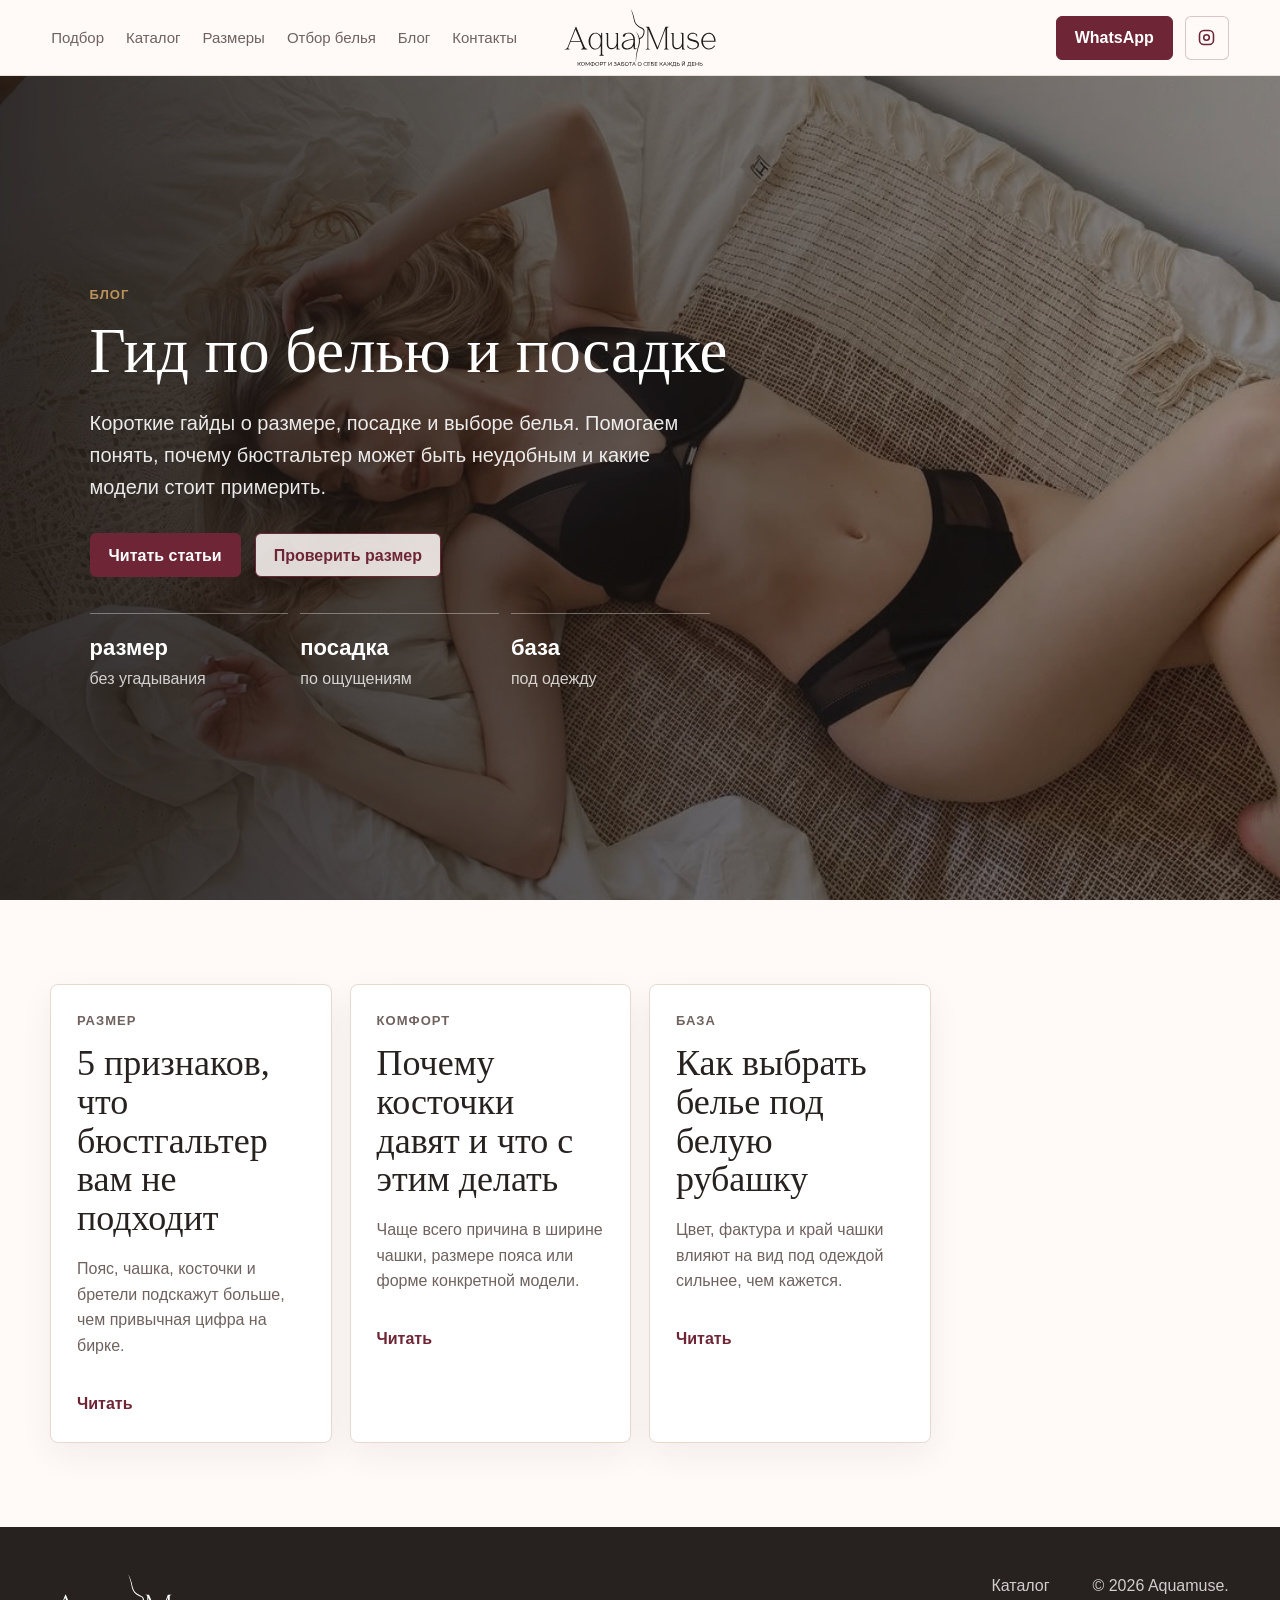
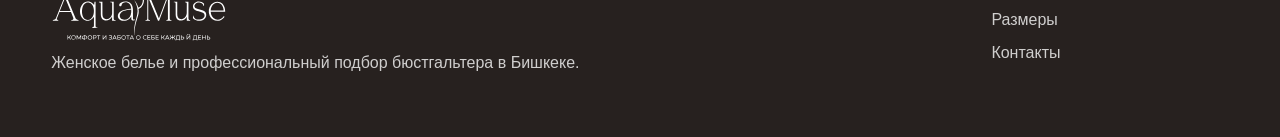
==== commit 01c92d51: "Add hero photos to remaining pages" ====
--- a/blog.html
+++ b/blog.html
@@ -11,8 +11,26 @@
 <body>
   <header class="site-header"><a class="brand" href="index.html"><img src="assets/logo-aquamuse.svg" alt="Aquamuse"></a><button class="nav-toggle" type="button" aria-expanded="false" aria-controls="main-nav"><span></span><span></span><span></span></button><nav id="main-nav" class="main-nav"><a href="podbor-byustgaltera-bishkek.html">Подбор</a><a href="catalog.html">Каталог</a><a href="razmery.html">Размеры</a><a href="brendy.html">Отбор белья</a><a href="blog.html">Блог</a><a href="kontakty.html">Контакты</a></nav><a class="header-cta" href="https://wa.me/996550333087?text=%D0%97%D0%B4%D1%80%D0%B0%D0%B2%D1%81%D1%82%D0%B2%D1%83%D0%B9%D1%82%D0%B5!%20%D0%A5%D0%BE%D1%87%D1%83%20%D0%B7%D0%B0%D0%BF%D0%B8%D1%81%D0%B0%D1%82%D1%8C%D1%81%D1%8F%20%D0%BD%D0%B0%20%D0%BF%D0%BE%D0%B4%D0%B1%D0%BE%D1%80%20%D0%B1%D0%B5%D0%BB%D1%8C%D1%8F%20%D0%B2%20Aquamuse.">Записаться</a><a class="header-social" href="https://www.instagram.com/aquamuse.kg?igsh=Z3l3c3MxdXA5Ynk5" target="_blank" rel="noopener" aria-label="Instagram Aquamuse"><svg viewBox="0 0 24 24" aria-hidden="true"><rect x="4" y="4" width="16" height="16" rx="5"></rect><circle cx="12" cy="12" r="3.2"></circle><path d="M16.8 7.2h.01"></path></svg></a></header>
   <main>
-    <section class="page-title"><p class="eyebrow">Блог</p><h1>Гид по белью и посадке</h1><p>Короткие гайды о размере, посадке и выборе белья. Помогаем понять, почему бюстгальтер может быть неудобным и какие модели стоит примерить.</p></section>
-    <section class="section blog-grid">
+    <section class="page-cover page-cover-blog">
+      <div class="page-cover-media" aria-hidden="true">
+        <img src="assets/hero-blog.jpg" alt="">
+      </div>
+      <div class="page-cover-content">
+        <p class="eyebrow">Блог</p>
+        <h1>Гид по белью и посадке</h1>
+        <p class="page-cover-copy">Короткие гайды о размере, посадке и выборе белья. Помогаем понять, почему бюстгальтер может быть неудобным и какие модели стоит примерить.</p>
+        <div class="page-cover-actions">
+          <a class="button primary" href="#blog-list">Читать статьи</a>
+          <a class="button secondary" href="razmery.html">Проверить размер</a>
+        </div>
+        <dl class="hero-stats" aria-label="Темы блога">
+          <div><dt>размер</dt><dd>без угадывания</dd></div>
+          <div><dt>посадка</dt><dd>по ощущениям</dd></div>
+          <div><dt>база</dt><dd>под одежду</dd></div>
+        </dl>
+      </div>
+    </section>
+    <section id="blog-list" class="section blog-grid">
       <article><p class="eyebrow">Размер</p><h2>5 признаков, что бюстгальтер вам не подходит</h2><p>Пояс, чашка, косточки и бретели подскажут больше, чем привычная цифра на бирке.</p><a class="text-link" href="podbor-byustgaltera-bishkek.html">Читать</a></article>
       <article><p class="eyebrow">Комфорт</p><h2>Почему косточки давят и что с этим делать</h2><p>Чаще всего причина в ширине чашки, размере пояса или форме конкретной модели.</p><a class="text-link" href="razmery.html">Читать</a></article>
       <article><p class="eyebrow">База</p><h2>Как выбрать белье под белую рубашку</h2><p>Цвет, фактура и край чашки влияют на вид под одеждой сильнее, чем кажется.</p><a class="text-link" href="catalog.html">Читать</a></article>
--- a/styles.css
+++ b/styles.css
@@ -10,9 +10,13 @@
   --blue: #425a6b;
   --gold: #b9935a;
   --shadow: 0 20px 60px rgba(39, 33, 31, .12);
+  --body-font: Inter, "Segoe UI", Arial, sans-serif;
+  --display-font: "Palatino Linotype", "Book Antiqua", Palatino, Georgia, "Times New Roman", serif;
 }
 
 * { box-sizing: border-box; }
+
+[hidden] { display: none !important; }
 
 html { scroll-behavior: smooth; }
 
@@ -20,7 +24,7 @@
   margin: 0;
   color: var(--ink);
   background: var(--paper);
-  font-family: Inter, "Segoe UI", Arial, sans-serif;
+  font-family: var(--body-font);
   line-height: 1.6;
   overflow-x: hidden;
 }
@@ -39,7 +43,7 @@
   top: 0;
   z-index: 20;
   display: grid;
-  grid-template-columns: auto 1fr auto auto auto;
+  grid-template-columns: minmax(0, 1fr) auto auto;
   align-items: center;
   gap: 12px;
   min-height: 76px;
@@ -56,6 +60,15 @@
   min-width: 132px;
 }
 
+.site-header > .brand {
+  position: absolute;
+  left: 50%;
+  top: 50%;
+  justify-self: center;
+  z-index: 1;
+  transform: translate(-50%, -50%);
+}
+
 .brand img {
   display: block;
   width: 100%;
@@ -64,11 +77,28 @@
 }
 
 .main-nav {
+  grid-column: 1;
+  grid-row: 1;
   display: flex;
-  justify-content: center;
+  justify-content: flex-start;
   gap: 22px;
+  padding-right: clamp(132px, 15vw, 210px);
   color: var(--muted);
   font-size: 15px;
+}
+
+.header-cta {
+  grid-column: 2;
+  grid-row: 1;
+  position: relative;
+  z-index: 2;
+}
+
+.header-social {
+  grid-column: 3;
+  grid-row: 1;
+  position: relative;
+  z-index: 2;
 }
 
 .main-nav a:hover, .text-link:hover { color: var(--wine); }
@@ -83,11 +113,35 @@
   border-radius: 6px;
   font-weight: 700;
   line-height: 1.1;
+  transition: transform .2s ease, box-shadow .2s ease, border-color .2s ease, background .2s ease;
 }
 
 .header-cta, .button.primary {
   color: #fff;
   background: var(--wine);
+}
+
+.header-cta:hover,
+.button:hover,
+.header-social:hover,
+.nav-toggle:hover,
+.sticky-whatsapp:hover,
+.header-cta:focus-visible,
+.button:focus-visible,
+.header-social:focus-visible,
+.nav-toggle:focus-visible,
+.sticky-whatsapp:focus-visible {
+  box-shadow: 0 12px 28px rgba(39, 33, 31, .18);
+  transform: translateY(-2px);
+}
+
+.header-cta:focus-visible,
+.button:focus-visible,
+.sticky-whatsapp:focus-visible,
+.header-social:focus-visible,
+.nav-toggle:focus-visible {
+  outline: 2px solid rgba(110, 38, 54, .34);
+  outline-offset: 3px;
 }
 
 .header-social {
@@ -105,7 +159,6 @@
 .header-social:hover {
   border-color: var(--wine);
   background: #fff;
-  transform: translateY(-1px);
 }
 
 .header-social svg {
@@ -123,10 +176,19 @@
 
 .nav-toggle {
   display: none;
+  position: relative;
+  z-index: 2;
   width: 44px;
   height: 44px;
   border: 1px solid var(--line);
   border-radius: 6px;
+  background: #fff;
+  transition: transform .2s ease, box-shadow .2s ease, border-color .2s ease, background .2s ease;
+}
+
+.nav-toggle:hover,
+.nav-toggle:focus-visible {
+  border-color: rgba(110, 38, 54, .34);
   background: #fff;
 }
 
@@ -189,31 +251,31 @@
 h1, h2, h3, p { margin-top: 0; }
 
 h1, h2 {
-  line-height: 1.05;
+  line-height: 1.08;
   letter-spacing: 0;
 }
 
 h1 {
-  max-width: 820px;
+  max-width: 760px;
   margin-bottom: 22px;
-  font-family: Georgia, "Times New Roman", serif;
-  font-size: clamp(42px, 7vw, 86px);
-  font-weight: 500;
+  font-family: var(--display-font);
+  font-size: clamp(40px, 5.6vw, 72px);
+  font-weight: 400;
 }
 
 h2 {
   margin-bottom: 18px;
-  font-family: Georgia, "Times New Roman", serif;
-  font-size: clamp(30px, 4vw, 52px);
-  font-weight: 500;
+  font-family: var(--display-font);
+  font-size: clamp(28px, 3.5vw, 46px);
+  font-weight: 400;
 }
 
 h3 { margin-bottom: 10px; font-size: 20px; line-height: 1.2; }
 
 .hero-copy {
-  max-width: 650px;
+  max-width: 620px;
   color: rgba(255, 255, 255, .9);
-  font-size: clamp(18px, 2vw, 22px);
+  font-size: clamp(17px, 1.6vw, 20px);
 }
 
 .hero-actions {
@@ -237,7 +299,7 @@
 }
 
 .hero-stats dt {
-  font-size: 26px;
+  font-size: 24px;
   font-weight: 800;
 }
 
@@ -285,14 +347,14 @@
 }
 
 .page-cover h1 {
-  max-width: 900px;
-  font-size: clamp(40px, 5.6vw, 76px);
+  max-width: 760px;
+  font-size: clamp(38px, 4.9vw, 66px);
 }
 
 .page-cover-copy {
-  max-width: 650px;
+  max-width: 620px;
   color: rgba(255, 255, 255, .9);
-  font-size: clamp(18px, 2vw, 22px);
+  font-size: clamp(17px, 1.6vw, 20px);
 }
 
 .page-cover-actions {
@@ -311,7 +373,7 @@
 }
 
 .page-cover .hero-stats dt {
-  font-size: 24px;
+  font-size: 22px;
 }
 
 .page-cover-catalog .page-cover-media img {
@@ -320,6 +382,18 @@
 
 .page-cover-podbor .page-cover-media img {
   object-position: center center;
+}
+
+.page-cover-brendy .page-cover-media img {
+  object-position: 62% center;
+}
+
+.page-cover-blog .page-cover-media img {
+  object-position: center center;
+}
+
+.page-cover-kontakty .page-cover-media img {
+  object-position: 58% center;
 }
 
 .page-cover-razmery .page-cover-media img {
@@ -519,7 +593,7 @@
 .before-after-card figcaption strong {
   display: block;
   color: var(--wine);
-  font-family: Georgia, "Times New Roman", serif;
+  font-family: var(--display-font);
   font-size: 24px;
   font-weight: 500;
   line-height: 1.15;
@@ -576,7 +650,7 @@
 
 .product-card h2, .product-card h3 {
   margin-top: 20px;
-  font-family: Georgia, "Times New Roman", serif;
+  font-family: var(--display-font);
 }
 
 .product-card p { padding-bottom: 0; }
@@ -708,10 +782,10 @@
 .fit-guide-card strong {
   display: block;
   margin-bottom: 12px;
-  font-family: Georgia, "Times New Roman", serif;
-  font-size: clamp(28px, 3vw, 42px);
-  font-weight: 500;
-  line-height: 1.05;
+  font-family: var(--display-font);
+  font-size: clamp(26px, 2.7vw, 38px);
+  font-weight: 400;
+  line-height: 1.08;
 }
 
 .measure-steps {
@@ -738,7 +812,7 @@
   display: block;
   margin-bottom: 24px;
   color: var(--wine);
-  font-family: Georgia, "Times New Roman", serif;
+  font-family: var(--display-font);
   font-size: 36px;
   line-height: 1;
 }
@@ -799,10 +873,10 @@
 .fit-check-list h3 {
   margin-bottom: 8px;
   color: var(--wine);
-  font-family: Georgia, "Times New Roman", serif;
-  font-size: clamp(24px, 2.6vw, 34px);
-  font-weight: 500;
-  line-height: 1.08;
+  font-family: var(--display-font);
+  font-size: clamp(23px, 2.4vw, 32px);
+  font-weight: 400;
+  line-height: 1.1;
 }
 
 .fit-check-list p {
@@ -921,7 +995,7 @@
   display: block;
   margin-bottom: 28px;
   color: var(--gold);
-  font-family: Georgia, "Times New Roman", serif;
+  font-family: var(--display-font);
   font-size: 34px;
   line-height: 1;
 }
@@ -946,16 +1020,16 @@
 }
 
 .contacts-page h1 {
-  max-width: 860px;
+  max-width: 780px;
   margin-bottom: 28px;
-  font-size: clamp(48px, 7.4vw, 88px);
+  font-size: clamp(42px, 5.8vw, 72px);
 }
 
 .contacts-lead {
   max-width: 720px;
   margin-bottom: 24px;
   color: var(--muted);
-  font-size: clamp(18px, 2vw, 22px);
+  font-size: clamp(17px, 1.6vw, 20px);
 }
 
 .contacts-grid {
@@ -1078,14 +1152,26 @@
 
 .calculator-result strong {
   color: var(--wine);
-  font-family: Georgia, "Times New Roman", serif;
-  font-size: 46px;
-  line-height: 1;
+  font-family: var(--display-font);
+  font-size: clamp(24px, 3vw, 32px);
+  line-height: 1.08;
+  white-space: nowrap;
 }
 
 .calculator-result p {
   margin: 0;
   color: var(--muted);
+}
+
+.calculator-result .calculator-alternative {
+  color: var(--wine);
+  font-weight: 700;
+}
+
+.calculator-result-action {
+  width: 100%;
+  margin-top: 8px;
+  text-align: center;
 }
 
 .site-footer {
@@ -1125,12 +1211,23 @@
   background: var(--wine);
   box-shadow: 0 16px 38px rgba(39, 33, 31, .24);
   font-weight: 800;
+  transition: transform .2s ease, box-shadow .2s ease, background .2s ease;
 }
 
 @media (max-width: 980px) {
   .site-header { grid-template-columns: auto auto; }
-  .brand { width: 142px; min-width: 142px; }
-  .nav-toggle { display: block; justify-self: end; }
+  .site-header > .brand {
+    position: static;
+    grid-column: 1;
+    width: 142px;
+    min-width: 142px;
+    transform: none;
+  }
+  .nav-toggle {
+    display: block;
+    grid-column: 2;
+    justify-self: end;
+  }
   .main-nav {
     display: none;
     grid-column: 1 / -1;
@@ -1162,12 +1259,12 @@
   .hero-media::after { background: linear-gradient(0deg, rgba(28, 23, 21, .9), rgba(28, 23, 21, .38)); }
   .page-cover-media::after { background: linear-gradient(0deg, rgba(28, 23, 21, .9), rgba(28, 23, 21, .38)); }
   .hero-content { align-self: end; width: min(320px, calc(100vw - 36px)); max-width: calc(100vw - 36px); margin-inline: 18px; padding-bottom: 108px; }
-  .hero h1 { max-width: 100%; font-size: clamp(34px, 9.2vw, 40px); }
+  .hero h1 { max-width: 100%; font-size: clamp(32px, 8.6vw, 38px); }
   .hero-copy { max-width: 100%; font-size: 17px; line-height: 1.55; }
   .hero-actions { display: grid; grid-template-columns: 1fr; gap: 10px; width: 100%; }
   .hero-actions .button { width: 100%; }
   .page-cover-content { align-self: end; width: min(320px, calc(100vw - 36px)); max-width: calc(100vw - 36px); margin-inline: 18px; padding-bottom: 108px; }
-  .page-cover h1 { max-width: 100%; font-size: clamp(32px, 9.2vw, 38px); }
+  .page-cover h1 { max-width: 100%; font-size: clamp(31px, 8.8vw, 36px); }
   .page-cover-copy { max-width: 100%; font-size: 17px; line-height: 1.55; }
   .page-cover-actions { display: grid; grid-template-columns: 1fr; gap: 10px; width: 100%; }
   .page-cover-actions .button { width: 100%; }
@@ -1185,7 +1282,7 @@
   .fit-check-button { margin-left: 0; }
   .process-grid { grid-template-columns: 1fr; }
   .contacts-page { width: 100%; padding-left: 18px; padding-right: 18px; }
-  .contacts-page h1 { max-width: 320px; font-size: 36px; }
+  .contacts-page h1 { max-width: 320px; font-size: 34px; }
   .contacts-lead { max-width: 300px; }
   .section { padding-top: 58px; padding-bottom: 58px; }
   .section-heading { align-items: start; flex-direction: column; }
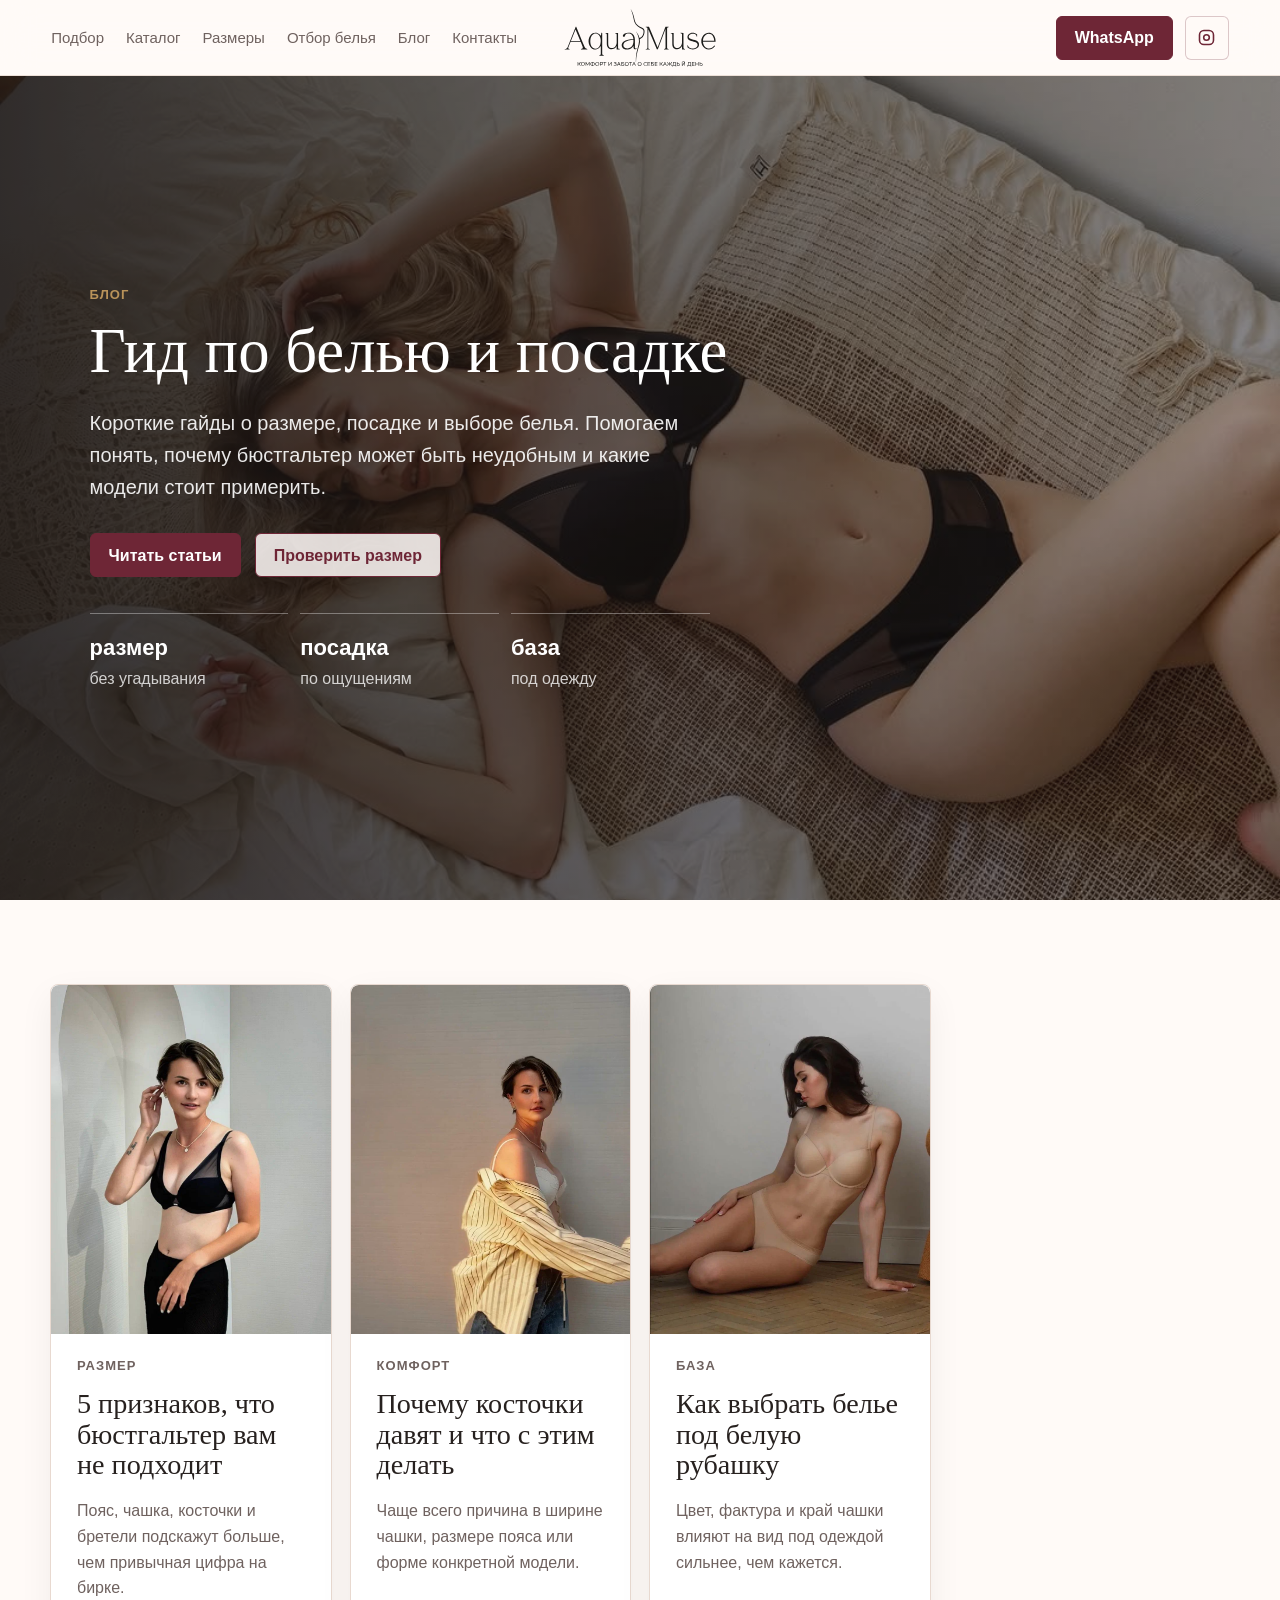
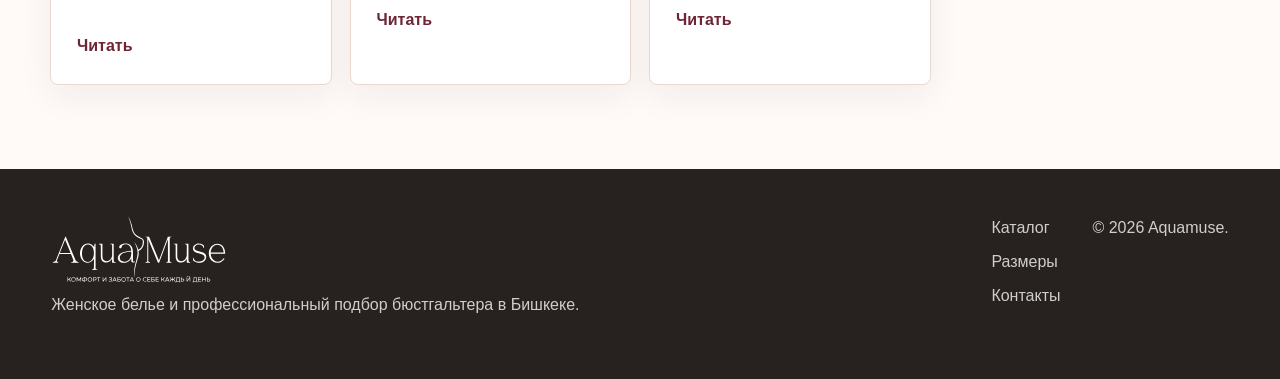
==== commit 3ed5a0bb: "Move live model photos to editorial pages" ====
--- a/blog.html
+++ b/blog.html
@@ -31,9 +31,27 @@
       </div>
     </section>
     <section id="blog-list" class="section blog-grid">
-      <article><p class="eyebrow">Размер</p><h2>5 признаков, что бюстгальтер вам не подходит</h2><p>Пояс, чашка, косточки и бретели подскажут больше, чем привычная цифра на бирке.</p><a class="text-link" href="podbor-byustgaltera-bishkek.html">Читать</a></article>
-      <article><p class="eyebrow">Комфорт</p><h2>Почему косточки давят и что с этим делать</h2><p>Чаще всего причина в ширине чашки, размере пояса или форме конкретной модели.</p><a class="text-link" href="razmery.html">Читать</a></article>
-      <article><p class="eyebrow">База</p><h2>Как выбрать белье под белую рубашку</h2><p>Цвет, фактура и край чашки влияют на вид под одеждой сильнее, чем кажется.</p><a class="text-link" href="catalog.html">Читать</a></article>
+      <article>
+        <img class="blog-card-image" src="assets/aquamuse-model-black-portrait.jpg" alt="Черное белье Aquamuse на модели" loading="lazy" decoding="async">
+        <p class="eyebrow">Размер</p>
+        <h2>5 признаков, что бюстгальтер вам не подходит</h2>
+        <p>Пояс, чашка, косточки и бретели подскажут больше, чем привычная цифра на бирке.</p>
+        <a class="text-link" href="podbor-byustgaltera-bishkek.html">Читать</a>
+      </article>
+      <article>
+        <img class="blog-card-image" src="assets/aquamuse-model-white-shirt.jpg" alt="Белое белье Aquamuse в образе с рубашкой" loading="lazy" decoding="async">
+        <p class="eyebrow">Комфорт</p>
+        <h2>Почему косточки давят и что с этим делать</h2>
+        <p>Чаще всего причина в ширине чашки, размере пояса или форме конкретной модели.</p>
+        <a class="text-link" href="razmery.html">Читать</a>
+      </article>
+      <article>
+        <img class="blog-card-image" src="assets/aquamuse-model-beige-set.jpg" alt="Бежевое белье Aquamuse на модели" loading="lazy" decoding="async">
+        <p class="eyebrow">База</p>
+        <h2>Как выбрать белье под белую рубашку</h2>
+        <p>Цвет, фактура и край чашки влияют на вид под одеждой сильнее, чем кажется.</p>
+        <a class="text-link" href="catalog.html">Читать</a>
+      </article>
     </section>
   </main>
   <footer class="site-footer"><div><a class="brand" href="index.html"><img src="assets/logo-aquamuse.svg" alt="Aquamuse"></a><p>Женское белье и профессиональный подбор бюстгальтера в Бишкеке.</p></div><nav><a href="catalog.html">Каталог</a><a href="razmery.html">Размеры</a><a href="kontakty.html">Контакты</a></nav><p class="footer-note">© 2026 Aquamuse.</p></footer>
--- a/styles.css
+++ b/styles.css
@@ -454,12 +454,39 @@
   box-shadow: 0 12px 34px rgba(39, 33, 31, .06);
 }
 
+.blog-grid article {
+  overflow: hidden;
+}
+
 .pain-list p, .fit-grid p, .brand-list p, .blog-grid p, .product-card p, blockquote p {
   color: var(--muted);
 }
 
 .pain-list h2, .fit-grid h2, .brand-list h2, .blog-grid h2 {
   font-size: clamp(26px, 3vw, 36px);
+}
+
+.blog-grid h2 {
+  font-size: clamp(24px, 2.2vw, 32px);
+}
+
+.blog-card-image {
+  width: calc(100% + 52px);
+  max-width: none;
+  aspect-ratio: 4 / 5;
+  height: auto;
+  margin: -26px -26px 22px;
+  border-radius: 8px 8px 0 0;
+  object-fit: cover;
+  object-position: center;
+}
+
+.blog-grid article:nth-child(1) .blog-card-image {
+  object-position: center 28%;
+}
+
+.blog-grid article:nth-child(2) .blog-card-image {
+  object-position: 62% center;
 }
 
 .icon-dot {
@@ -620,6 +647,68 @@
   margin-bottom: 28px;
 }
 
+.section-heading > p {
+  max-width: 470px;
+  margin: 0;
+  color: var(--muted);
+}
+
+.selection-look {
+  padding-top: 18px;
+}
+
+.selection-look-grid {
+  display: grid;
+  grid-template-columns: minmax(0, 1.18fr) minmax(220px, .82fr) minmax(220px, .82fr);
+  gap: 18px;
+}
+
+.selection-look-card {
+  position: relative;
+  min-height: 480px;
+  margin: 0;
+  overflow: hidden;
+  border: 1px solid var(--line);
+  border-radius: 8px;
+  background: #fff;
+  box-shadow: 0 12px 34px rgba(39, 33, 31, .06);
+}
+
+.selection-look-card-wide {
+  min-height: 560px;
+}
+
+.selection-look-card img {
+  height: 100%;
+  object-position: center;
+}
+
+.selection-look-card:nth-child(1) img {
+  object-position: 58% center;
+}
+
+.selection-look-card:nth-child(2) img {
+  object-position: center 30%;
+}
+
+.selection-look-card:nth-child(3) img {
+  object-position: center 38%;
+}
+
+.selection-look-card figcaption {
+  position: absolute;
+  left: 12px;
+  right: 12px;
+  bottom: 12px;
+  padding: 13px 14px;
+  border-radius: 8px;
+  background: rgba(32, 25, 23, .74);
+  color: #fff;
+  font-weight: 800;
+  line-height: 1.35;
+  backdrop-filter: blur(10px);
+}
+
 .product-grid {
   display: grid;
   grid-template-columns: repeat(3, 1fr);
@@ -664,6 +753,373 @@
   text-align: center;
 }
 
+.catalog-page {
+  width: min(1660px, calc(100% - 36px));
+  margin-inline: auto;
+  padding: clamp(52px, 6vw, 82px) 0 96px;
+}
+
+.catalog-heading {
+  display: grid;
+  grid-template-columns: minmax(0, 720px) minmax(280px, 430px);
+  gap: 36px;
+  align-items: end;
+  margin-bottom: 32px;
+}
+
+.catalog-heading h1 {
+  margin: 0;
+  max-width: 760px;
+  font-size: clamp(42px, 6vw, 74px);
+}
+
+.catalog-heading > p {
+  margin: 0;
+  color: var(--muted);
+  font-size: 18px;
+}
+
+.catalog-product-grid {
+  display: grid;
+  grid-template-columns: repeat(auto-fill, minmax(280px, 1fr));
+  gap: 32px;
+  align-items: start;
+}
+
+.catalog-product-card {
+  display: block;
+  min-width: 0;
+  padding: 0;
+  border: 0;
+  background: transparent;
+  color: inherit;
+  font: inherit;
+  text-align: center;
+  cursor: pointer;
+}
+
+.catalog-product-card:hover .catalog-product-media,
+.catalog-product-card:focus-visible .catalog-product-media {
+  box-shadow: 0 18px 48px rgba(39, 33, 31, .14);
+  transform: translateY(-3px);
+}
+
+.catalog-product-card:focus-visible {
+  outline: 2px solid rgba(110, 38, 54, .34);
+  outline-offset: 8px;
+}
+
+.catalog-product-media {
+  position: relative;
+  display: block;
+  aspect-ratio: 3 / 4;
+  overflow: hidden;
+  border: 1px solid var(--line);
+  border-radius: 8px;
+  background: #fff;
+  transition: transform .22s ease, box-shadow .22s ease;
+}
+
+.catalog-product-photo {
+  position: absolute;
+  inset: 0;
+  object-position: center top;
+  transition: opacity .34s ease, transform .42s ease;
+}
+
+.catalog-product-photo-hover {
+  opacity: 0;
+}
+
+.catalog-product-card:hover .catalog-product-photo-primary,
+.catalog-product-card:focus-visible .catalog-product-photo-primary {
+  opacity: 0;
+  transform: scale(1.02);
+}
+
+.catalog-product-card:hover .catalog-product-photo-hover,
+.catalog-product-card:focus-visible .catalog-product-photo-hover {
+  opacity: 1;
+  transform: scale(1.02);
+}
+
+.catalog-product-brand,
+.catalog-product-title,
+.catalog-product-price,
+.catalog-product-sizes {
+  display: block;
+}
+
+.catalog-product-brand {
+  margin-top: 16px;
+  color: var(--ink);
+  letter-spacing: .14em;
+  text-transform: uppercase;
+  font-size: 18px;
+}
+
+.catalog-product-title {
+  margin-top: 6px;
+  color: var(--ink);
+  font-size: 18px;
+}
+
+.catalog-product-price {
+  margin-top: 8px;
+  color: var(--muted);
+  font-size: 21px;
+}
+
+.catalog-product-sizes {
+  display: flex;
+  justify-content: center;
+  gap: 8px;
+  margin-top: 14px;
+}
+
+.catalog-product-sizes span,
+.product-specs dd span {
+  display: inline-flex;
+  align-items: center;
+  justify-content: center;
+  min-width: 44px;
+  min-height: 38px;
+  padding: 8px 10px;
+  border: 1px solid var(--line);
+  background: rgba(255, 250, 247, .82);
+  color: var(--ink);
+  font-size: 14px;
+}
+
+.catalog-help {
+  display: flex;
+  align-items: center;
+  justify-content: space-between;
+  gap: 20px;
+  margin-top: 48px;
+  padding: 22px 24px;
+  border: 1px solid var(--line);
+  border-radius: 8px;
+  background: var(--soft);
+}
+
+.catalog-help p {
+  max-width: 760px;
+  margin: 0;
+  color: var(--muted);
+}
+
+.catalog-help .button {
+  flex: 0 0 auto;
+}
+
+body.modal-open {
+  overflow: hidden;
+}
+
+.product-modal {
+  position: fixed;
+  inset: 0;
+  z-index: 60;
+  display: grid;
+  place-items: center;
+  padding: 24px;
+}
+
+.product-modal-backdrop {
+  position: absolute;
+  inset: 0;
+  border: 0;
+  background: rgba(23, 18, 17, .58);
+  cursor: pointer;
+}
+
+.product-modal-panel {
+  position: relative;
+  z-index: 1;
+  width: min(1380px, 100%);
+  max-height: min(860px, calc(100vh - 48px));
+  overflow: auto;
+  border-radius: 8px;
+  background: #fffaf7;
+  box-shadow: 0 28px 90px rgba(23, 18, 17, .28);
+}
+
+.product-modal-close {
+  position: absolute;
+  top: 14px;
+  right: 14px;
+  z-index: 3;
+  display: grid;
+  place-items: center;
+  width: 44px;
+  height: 44px;
+  border: 1px solid rgba(110, 38, 54, .22);
+  border-radius: 999px;
+  background: rgba(255, 250, 247, .92);
+  color: var(--wine);
+  font-size: 30px;
+  line-height: 1;
+  cursor: pointer;
+  transition: transform .2s ease, box-shadow .2s ease;
+}
+
+.product-modal-close:hover,
+.product-modal-close:focus-visible {
+  box-shadow: 0 12px 28px rgba(39, 33, 31, .18);
+  transform: translateY(-2px);
+}
+
+.product-modal-close:focus-visible {
+  outline: 2px solid rgba(110, 38, 54, .34);
+  outline-offset: 3px;
+}
+
+.product-modal-grid {
+  display: grid;
+  grid-template-columns: minmax(0, .95fr) minmax(360px, .85fr);
+  gap: 36px;
+  padding: clamp(18px, 3vw, 34px);
+}
+
+.product-gallery-main {
+  overflow: hidden;
+  border: 1px solid var(--line);
+  border-radius: 8px;
+  background: #fff;
+}
+
+.product-gallery-main img {
+  aspect-ratio: 3 / 4;
+  height: auto;
+  object-position: center top;
+}
+
+.product-thumbs {
+  display: grid;
+  grid-template-columns: repeat(4, minmax(0, 1fr));
+  gap: 10px;
+  margin-top: 12px;
+}
+
+.product-thumbs button {
+  display: block;
+  overflow: hidden;
+  padding: 0;
+  border: 1px solid transparent;
+  border-radius: 6px;
+  background: #fff;
+  cursor: pointer;
+  opacity: .66;
+  transition: opacity .2s ease, border-color .2s ease, transform .2s ease;
+}
+
+.product-thumbs button:hover,
+.product-thumbs button:focus-visible,
+.product-thumbs button.is-active {
+  border-color: var(--wine);
+  opacity: 1;
+  transform: translateY(-2px);
+}
+
+.product-thumbs button:focus-visible {
+  outline: 2px solid rgba(110, 38, 54, .28);
+  outline-offset: 3px;
+}
+
+.product-thumbs img {
+  aspect-ratio: 1 / 1;
+  object-position: center top;
+}
+
+.product-details {
+  display: flex;
+  flex-direction: column;
+  padding: 10px 10px 8px 0;
+}
+
+.product-sku {
+  margin: 0 0 10px;
+  color: var(--muted);
+  font-size: 15px;
+}
+
+.product-details h2 {
+  margin: 0;
+  padding-bottom: 18px;
+  border-bottom: 1px solid var(--line);
+  font-family: var(--body-font);
+  font-size: clamp(30px, 3.3vw, 46px);
+  font-weight: 400;
+  line-height: 1.12;
+}
+
+.product-meta {
+  display: flex;
+  flex-wrap: wrap;
+  justify-content: space-between;
+  gap: 12px 24px;
+  margin-top: 18px;
+  color: var(--muted);
+  font-size: 17px;
+}
+
+.product-meta strong {
+  color: var(--ink);
+  font-weight: 500;
+}
+
+.product-price {
+  margin: 28px 0 26px;
+  color: var(--wine);
+  font-size: 28px;
+  letter-spacing: .02em;
+}
+
+.product-specs {
+  display: grid;
+  gap: 22px;
+  margin: 0;
+}
+
+.product-specs div {
+  display: grid;
+  grid-template-columns: 110px 1fr;
+  gap: 18px;
+  align-items: start;
+}
+
+.product-specs dt {
+  color: var(--muted);
+}
+
+.product-specs dd {
+  display: flex;
+  flex-wrap: wrap;
+  gap: 8px;
+  margin: 0;
+}
+
+.product-actions {
+  display: grid;
+  gap: 12px;
+  max-width: 430px;
+  margin-top: auto;
+  padding-top: 42px;
+}
+
+.product-actions .button {
+  width: 100%;
+  justify-content: center;
+}
+
+.product-note {
+  max-width: 520px;
+  margin: 18px 0 0;
+  color: var(--muted);
+  font-size: 15px;
+}
+
 .trust-band {
   width: 100%;
   max-width: none;
@@ -802,10 +1258,20 @@
 }
 
 .measure-grid article {
+  position: relative;
   padding: 28px;
   border: 1px solid var(--line);
   border-radius: 8px;
   background: #fff;
+  transition: border-color .2s ease, box-shadow .2s ease, transform .2s ease;
+}
+
+.measure-grid article.has-visual:hover,
+.measure-grid article.has-visual:focus,
+.measure-grid article.has-visual:focus-within {
+  border-color: rgba(110, 38, 54, .34);
+  box-shadow: 0 18px 48px rgba(39, 33, 31, .1);
+  transform: translateY(-2px);
 }
 
 .measure-grid span {
@@ -821,6 +1287,48 @@
   color: var(--muted);
 }
 
+.measure-tips {
+  display: grid;
+  gap: 7px;
+  margin: 14px 0 0;
+  padding-left: 18px;
+  color: var(--muted);
+  font-size: 15px;
+}
+
+.measure-visual {
+  position: absolute;
+  inset: 12px;
+  z-index: 9;
+  display: grid;
+  place-items: center;
+  margin: 0;
+  padding: 16px;
+  border-radius: 6px;
+  background: #fffaf7;
+  opacity: 0;
+  pointer-events: none;
+  transform: scale(.985);
+  transition: opacity .2s ease, transform .2s ease, visibility .2s ease;
+  visibility: hidden;
+}
+
+.measure-grid article.has-visual:hover .measure-visual,
+.measure-grid article.has-visual:focus .measure-visual,
+.measure-grid article.has-visual:focus-within .measure-visual {
+  opacity: 1;
+  transform: scale(1);
+  visibility: visible;
+}
+
+.measure-visual img {
+  width: 100%;
+  max-height: 100%;
+  height: auto;
+  border-radius: 8px;
+  object-fit: contain;
+}
+
 .fit-guide-calculator {
   padding: clamp(42px, 6vw, 72px) clamp(18px, 5vw, 62px);
   border-block: 1px solid var(--line);
@@ -1002,6 +1510,66 @@
 
 .process-grid p {
   color: var(--muted);
+}
+
+.salon-process {
+  display: grid;
+  grid-template-columns: repeat(2, minmax(0, 1fr));
+  gap: 18px;
+  margin-top: 34px;
+  align-items: stretch;
+}
+
+.salon-process-card {
+  position: relative;
+  margin: 0;
+  min-height: 560px;
+  overflow: hidden;
+  border: 1px solid var(--line);
+  border-radius: 8px;
+  background: #fffaf7;
+  box-shadow: 0 22px 60px rgba(82, 45, 35, .12);
+}
+
+.salon-process-card-large {
+  min-height: 560px;
+}
+
+.salon-process-card img {
+  width: 100%;
+  height: 100%;
+  object-fit: cover;
+  object-position: center;
+}
+
+.salon-process-card figcaption {
+  position: absolute;
+  left: 18px;
+  right: 18px;
+  bottom: 18px;
+  padding: 16px 18px;
+  border: 1px solid rgba(255, 255, 255, .24);
+  border-radius: 8px;
+  background: rgba(32, 25, 23, .76);
+  color: #fff;
+  backdrop-filter: blur(10px);
+}
+
+.salon-process-card figcaption span {
+  display: block;
+  margin-bottom: 6px;
+  color: var(--gold);
+  font-weight: 800;
+  letter-spacing: .08em;
+  text-transform: uppercase;
+  font-size: 12px;
+}
+
+.salon-process-card figcaption p {
+  margin: 0;
+  color: rgba(255, 255, 255, .9);
+  font-size: 16px;
+  line-height: 1.55;
 }
 
 .booking-note {
@@ -1247,8 +1815,16 @@
   .before-after-gallery { grid-template-columns: repeat(2, minmax(0, 1fr)); }
   .before-after-card.featured { grid-template-columns: 1fr; }
   .before-after-card.featured .compare-image img { min-height: 0; }
+  .catalog-heading, .product-modal-grid { grid-template-columns: 1fr; }
+  .selection-look-grid { grid-template-columns: 1fr 1fr; }
+  .selection-look-card-wide { grid-column: 1 / -1; min-height: 520px; }
+  .selection-look-card { min-height: 420px; }
+  .catalog-help { align-items: start; flex-direction: column; }
+  .product-details { padding-right: 0; }
   .contacts-grid { grid-template-columns: 1fr; }
   .process-grid { grid-template-columns: repeat(2, 1fr); }
+  .salon-process { grid-template-columns: 1fr; }
+  .salon-process-card, .salon-process-card-large { min-height: 560px; }
   .booking-note { position: static; }
   .site-footer { grid-template-columns: 1fr; }
 }
@@ -1278,6 +1854,9 @@
   .before-after-gallery { grid-template-columns: 1fr; }
   .before-after-card figcaption { padding: 18px; }
   .before-after-card figcaption strong { font-size: 22px; }
+  .salon-process-card, .salon-process-card-large { min-height: 440px; }
+  .salon-process-card figcaption { left: 12px; right: 12px; bottom: 12px; padding: 14px; }
+  .salon-process-card figcaption p { font-size: 15px; }
   .fit-check-list article { grid-template-columns: 1fr; gap: 8px; padding: 20px 0; }
   .fit-check-button { margin-left: 0; }
   .process-grid { grid-template-columns: 1fr; }
@@ -1286,6 +1865,25 @@
   .contacts-lead { max-width: 300px; }
   .section { padding-top: 58px; padding-bottom: 58px; }
   .section-heading { align-items: start; flex-direction: column; }
+  .catalog-page { width: 100%; padding: 48px 18px 70px; }
+  .catalog-heading { gap: 16px; margin-bottom: 24px; }
+  .catalog-heading h1 { font-size: 34px; }
+  .catalog-heading > p { font-size: 16px; }
+  .catalog-product-grid { grid-template-columns: 1fr; gap: 26px; }
+  .catalog-product-media { aspect-ratio: 3 / 4.2; }
+  .selection-look-grid { grid-template-columns: 1fr; }
+  .selection-look-card-wide,
+  .selection-look-card { min-height: 430px; }
+  .catalog-help { margin-top: 34px; padding: 18px; }
+  .catalog-help .button { width: 100%; justify-content: center; }
+  .product-modal { padding: 10px; align-items: end; }
+  .product-modal-panel { max-height: calc(100vh - 20px); }
+  .product-modal-grid { gap: 20px; padding: 14px; }
+  .product-gallery-main img { aspect-ratio: 3 / 4.1; }
+  .product-details h2 { font-size: 29px; }
+  .product-meta { display: grid; gap: 8px; font-size: 15px; }
+  .product-specs div { grid-template-columns: 1fr; gap: 6px; }
+  .product-actions { padding-top: 28px; max-width: none; }
   .split-media, .page-hero img { min-height: 360px; }
   .final-cta { margin-bottom: 58px; }
   .sticky-whatsapp { display: flex; }
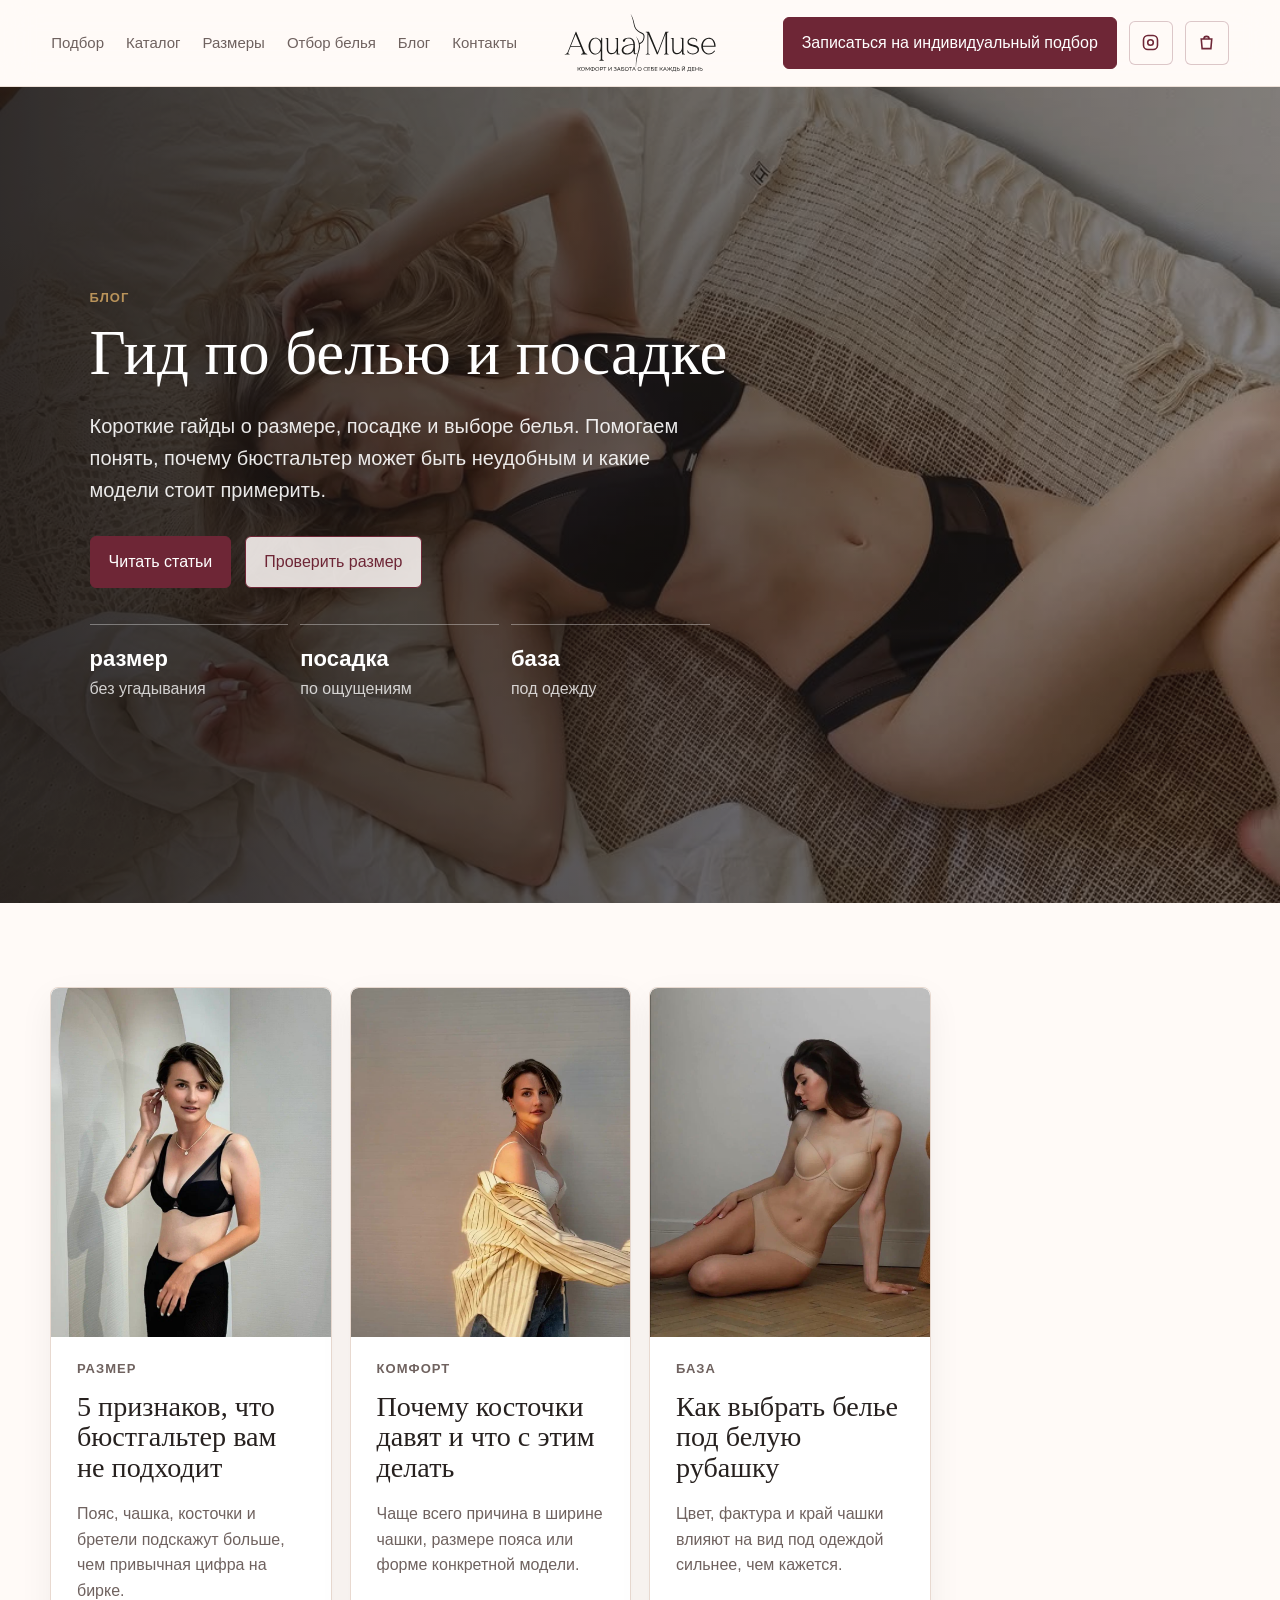
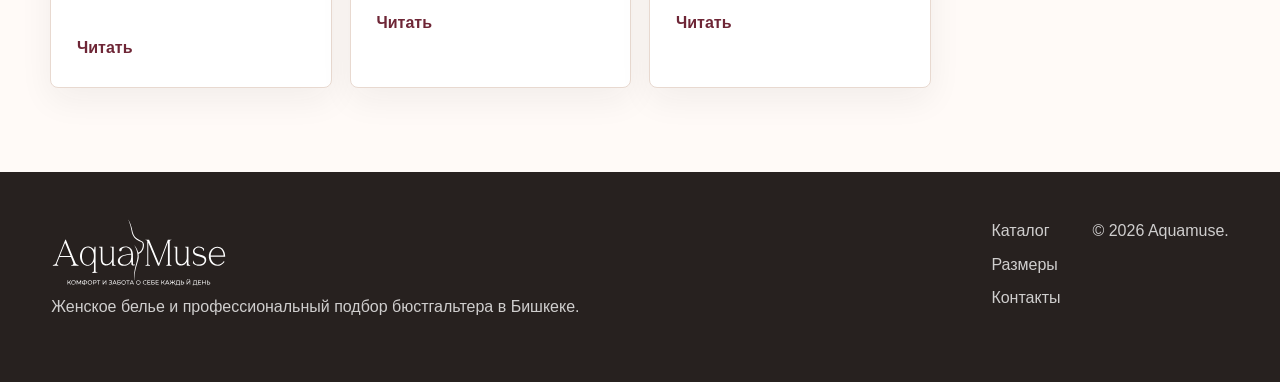
==== commit 690b3a54: "Publish aquamuse.store site" ====
--- a/blog.html
+++ b/blog.html
@@ -55,6 +55,6 @@
     </section>
   </main>
   <footer class="site-footer"><div><a class="brand" href="index.html"><img src="assets/logo-aquamuse.svg" alt="Aquamuse"></a><p>Женское белье и профессиональный подбор бюстгальтера в Бишкеке.</p></div><nav><a href="catalog.html">Каталог</a><a href="razmery.html">Размеры</a><a href="kontakty.html">Контакты</a></nav><p class="footer-note">© 2026 Aquamuse.</p></footer>
-  <script src="script.js"></script>
+  <script src="script.js?v=20260814-catalog-sync-3"></script>
 </body>
 </html>
--- a/styles.css
+++ b/styles.css
@@ -10,6 +10,7 @@
   --blue: #425a6b;
   --gold: #b9935a;
   --shadow: 0 20px 60px rgba(39, 33, 31, .12);
+  --header-height: 84px;
   --body-font: Inter, "Segoe UI", Arial, sans-serif;
   --display-font: "Palatino Linotype", "Book Antiqua", Palatino, Georgia, "Times New Roman", serif;
 }
@@ -43,14 +44,81 @@
   top: 0;
   z-index: 20;
   display: grid;
-  grid-template-columns: minmax(0, 1fr) auto auto;
+  grid-template-columns: minmax(0, 1fr) auto auto auto;
   align-items: center;
   gap: 12px;
-  min-height: 76px;
-  padding: 14px clamp(18px, 4vw, 52px);
+  min-height: var(--header-height);
+  padding: 17px clamp(18px, 4vw, 52px);
   background: rgba(255, 250, 247, .88);
   border-bottom: 1px solid rgba(232, 217, 208, .78);
   backdrop-filter: blur(18px);
+}
+
+.discount-alert {
+  --discount-alert-height: 42px;
+  position: sticky;
+  top: 0;
+  z-index: 30;
+  display: block;
+  min-height: var(--discount-alert-height);
+  overflow: hidden;
+  background: #050505;
+  color: #fff;
+  font-size: 15px;
+  line-height: 1.25;
+  text-align: center;
+  text-transform: uppercase;
+  letter-spacing: .02em;
+}
+
+.discount-alert-track {
+  display: flex;
+  align-items: center;
+  justify-content: center;
+  gap: 0;
+  min-height: var(--discount-alert-height);
+  padding: 8px 18px;
+  white-space: nowrap;
+}
+
+.discount-alert.is-marquee .discount-alert-track {
+  justify-content: flex-start;
+  width: max-content;
+  padding-inline: 0;
+  animation: discount-alert-marquee 32s linear infinite;
+  will-change: transform;
+}
+
+.discount-alert.is-marquee:hover .discount-alert-track,
+.discount-alert.is-marquee:focus-within .discount-alert-track {
+  animation-play-state: paused;
+}
+
+.discount-alert-item {
+  display: inline-flex;
+  align-items: center;
+  gap: 28px;
+  padding-inline: 30px;
+}
+
+.discount-alert-item::before,
+.discount-alert-item::after {
+  content: "";
+  width: 4px;
+  height: 4px;
+  flex: 0 0 auto;
+  border-radius: 999px;
+  background: currentColor;
+  opacity: .9;
+}
+
+@keyframes discount-alert-marquee {
+  from { transform: translateX(0); }
+  to { transform: translateX(-25%); }
+}
+
+body.has-discount-alert .site-header {
+  top: 42px;
 }
 
 .brand {
@@ -96,6 +164,13 @@
 
 .header-social {
   grid-column: 3;
+  grid-row: 1;
+  position: relative;
+  z-index: 2;
+}
+
+.header-cart {
+  grid-column: 4;
   grid-row: 1;
   position: relative;
   z-index: 2;
@@ -113,6 +188,8 @@
   border-radius: 6px;
   font-weight: 700;
   line-height: 1.1;
+  font: inherit;
+  cursor: pointer;
   transition: transform .2s ease, box-shadow .2s ease, border-color .2s ease, background .2s ease;
 }
 
@@ -124,11 +201,13 @@
 .header-cta:hover,
 .button:hover,
 .header-social:hover,
+.header-cart:hover,
 .nav-toggle:hover,
 .sticky-whatsapp:hover,
 .header-cta:focus-visible,
 .button:focus-visible,
 .header-social:focus-visible,
+.header-cart:focus-visible,
 .nav-toggle:focus-visible,
 .sticky-whatsapp:focus-visible {
   box-shadow: 0 12px 28px rgba(39, 33, 31, .18);
@@ -139,12 +218,14 @@
 .button:focus-visible,
 .sticky-whatsapp:focus-visible,
 .header-social:focus-visible,
+.header-cart:focus-visible,
 .nav-toggle:focus-visible {
   outline: 2px solid rgba(110, 38, 54, .34);
   outline-offset: 3px;
 }
 
-.header-social {
+.header-social,
+.header-cart {
   display: inline-grid;
   place-items: center;
   width: 44px;
@@ -156,17 +237,40 @@
   transition: transform .2s ease, border-color .2s ease, background .2s ease;
 }
 
-.header-social:hover {
+.header-social:hover,
+.header-cart:hover {
   border-color: var(--wine);
   background: #fff;
 }
 
-.header-social svg {
+.header-social svg,
+.header-cart svg {
   width: 21px;
   height: 21px;
   fill: none;
   stroke: currentColor;
   stroke-width: 1.8;
+}
+
+.header-cart-count {
+  position: absolute;
+  top: -7px;
+  right: -7px;
+  display: none;
+  min-width: 20px;
+  height: 20px;
+  padding: 0 6px;
+  border-radius: 999px;
+  color: #fff;
+  background: var(--wine);
+  font-size: 11px;
+  font-weight: 900;
+  line-height: 20px;
+  text-align: center;
+}
+
+.header-cart.has-items .header-cart-count {
+  display: block;
 }
 
 .button.secondary {
@@ -203,7 +307,7 @@
 .hero {
   position: relative;
   display: grid;
-  min-height: calc(100vh - 76px);
+  min-height: calc(100vh - var(--header-height));
   overflow: hidden;
   background: #1c1715;
 }
@@ -311,7 +415,7 @@
 .page-cover {
   position: relative;
   display: grid;
-  min-height: calc(100vh - 76px);
+  min-height: calc(100vh - var(--header-height));
   overflow: hidden;
   background: #1c1715;
 }
@@ -659,13 +763,13 @@
 
 .selection-look-grid {
   display: grid;
-  grid-template-columns: minmax(0, 1.18fr) minmax(220px, .82fr) minmax(220px, .82fr);
+  grid-template-columns: repeat(3, minmax(0, 1fr));
   gap: 18px;
 }
 
 .selection-look-card {
   position: relative;
-  min-height: 480px;
+  min-height: 520px;
   margin: 0;
   overflow: hidden;
   border: 1px solid var(--line);
@@ -675,7 +779,7 @@
 }
 
 .selection-look-card-wide {
-  min-height: 560px;
+  min-height: 520px;
 }
 
 .selection-look-card img {
@@ -753,6 +857,127 @@
   text-align: center;
 }
 
+.home-featured[hidden] {
+  display: none;
+}
+
+.home-featured-nav {
+  display: flex;
+  align-items: center;
+  justify-content: space-between;
+  gap: 18px;
+  margin-bottom: 24px;
+}
+
+.home-featured-nav .text-link {
+  margin-top: 0;
+  text-transform: uppercase;
+  letter-spacing: .08em;
+}
+
+.home-featured-grid {
+  display: grid;
+  grid-template-columns: repeat(5, minmax(0, 1fr));
+  gap: 18px;
+}
+
+.home-featured-card {
+  display: grid;
+  grid-template-rows: auto 1fr;
+  min-width: 0;
+  color: var(--ink);
+  text-decoration: none;
+}
+
+.home-featured-card-media {
+  position: relative;
+  display: block;
+  overflow: hidden;
+  border: 1px solid var(--line);
+  border-radius: 8px;
+  background: #fff;
+}
+
+.home-featured-card-media::after,
+.home-featured-card-media::before {
+  position: absolute;
+  top: 12px;
+  z-index: 1;
+  min-width: 54px;
+  padding: 7px 12px;
+  border-radius: 999px;
+  color: #fff;
+  font-size: 13px;
+  font-weight: 900;
+  line-height: 1;
+  text-align: center;
+}
+
+.home-featured-card-media::after {
+  left: 12px;
+  content: attr(data-discount-label);
+  background: var(--wine);
+}
+
+.home-featured-card-media:not([data-discount-label])::after,
+.home-featured-card-media:not([data-new-arrival-label])::before {
+  content: none;
+}
+
+.home-featured-card-media::before {
+  right: 12px;
+  content: attr(data-new-arrival-label);
+  background: var(--gold);
+}
+
+.home-featured-card img {
+  display: block;
+  width: 100%;
+  aspect-ratio: 4 / 5;
+  height: auto;
+  object-fit: cover;
+  object-position: center top;
+  transition: transform .24s ease;
+}
+
+.home-featured-card:hover img,
+.home-featured-card:focus-visible img {
+  transform: scale(1.025);
+}
+
+.home-featured-card:focus-visible {
+  outline: 2px solid rgba(110, 38, 54, .34);
+  outline-offset: 4px;
+}
+
+.home-featured-card-body {
+  display: grid;
+  gap: 8px;
+  padding-top: 18px;
+  text-align: center;
+}
+
+.home-featured-card-brand {
+  min-height: 18px;
+  color: var(--ink);
+  font-size: 14px;
+  font-weight: 800;
+  letter-spacing: .14em;
+  text-transform: uppercase;
+}
+
+.home-featured-card-title {
+  min-height: 44px;
+  font-size: 17px;
+  line-height: 1.3;
+}
+
+.home-featured-card-price {
+  color: var(--wine);
+  font-size: 18px;
+  line-height: 1.25;
+}
+
 .catalog-page {
   width: min(1660px, calc(100% - 36px));
   margin-inline: auto;
@@ -767,7 +992,7 @@
   margin-bottom: 32px;
 }
 
-.catalog-heading h1 {
+.catalog-heading h2 {
   margin: 0;
   max-width: 760px;
   font-size: clamp(42px, 6vw, 74px);
@@ -781,15 +1006,138 @@
 
 .catalog-product-grid {
   display: grid;
-  grid-template-columns: repeat(auto-fill, minmax(280px, 1fr));
-  gap: 32px;
+  grid-template-columns: repeat(auto-fill, minmax(250px, 1fr));
+  gap: 34px 30px;
   align-items: start;
+}
+
+.catalog-toolbar {
+  display: flex;
+  align-items: center;
+  justify-content: space-between;
+  flex-wrap: wrap;
+  gap: 14px 18px;
+  margin: -8px 0 28px;
+}
+
+.catalog-filters {
+  display: flex;
+  flex-wrap: wrap;
+  gap: 10px;
+}
+
+.catalog-filters button {
+  min-height: 42px;
+  padding: 10px 16px;
+  border: 1px solid var(--line);
+  border-radius: 999px;
+  background: rgba(255, 250, 247, .82);
+  color: var(--muted);
+  cursor: pointer;
+  font: inherit;
+  font-size: 15px;
+  transition: background .2s ease, border-color .2s ease, color .2s ease;
+}
+
+.catalog-filters button:hover,
+.catalog-filters button:focus-visible,
+.catalog-filters button.is-active {
+  border-color: var(--wine);
+  background: var(--wine);
+  color: #fff;
+}
+
+.catalog-size-search {
+  display: flex;
+  align-items: stretch;
+  gap: 8px;
+  margin-left: auto;
+}
+
+.catalog-size-search label {
+  display: flex;
+  align-items: center;
+  gap: 8px;
+  min-height: 42px;
+  padding: 0 12px;
+  border: 1px solid var(--line);
+  border-radius: 999px;
+  background: rgba(255, 250, 247, .82);
+  color: var(--muted);
+  font-size: 16px;
+}
+
+.catalog-size-search label span {
+  font-weight: 700;
+}
+
+.catalog-size-search input {
+  width: 108px;
+  border: 0;
+  outline: 0;
+  background: transparent;
+  color: var(--ink);
+  font: inherit;
+  font-weight: 700;
+  text-transform: uppercase;
+}
+
+.catalog-size-search input::placeholder {
+  color: rgba(92, 76, 75, .62);
+  text-transform: none;
+}
+
+.catalog-size-search button {
+  min-height: 42px;
+  padding: 10px 16px;
+  border: 1px solid var(--wine);
+  border-radius: 999px;
+  background: var(--wine);
+  color: #fff;
+  cursor: pointer;
+  font: inherit;
+  font-size: 15px;
+  font-weight: 700;
+}
+
+.catalog-size-search button:hover,
+.catalog-size-search button:focus-visible {
+  background: #541728;
+}
+
+.catalog-size-filter {
+  display: flex;
+  align-items: center;
+  flex-wrap: wrap;
+  gap: 12px;
+  margin: -8px 0 22px;
+  color: var(--wine);
+  font-weight: 700;
+}
+
+.catalog-size-filter button {
+  min-height: 34px;
+  padding: 7px 13px;
+  border: 1px solid var(--wine);
+  border-radius: 999px;
+  background: transparent;
+  color: var(--wine);
+  cursor: pointer;
+  font: inherit;
+  font-size: 14px;
+  font-weight: 700;
+}
+
+.catalog-size-filter button:hover,
+.catalog-size-filter button:focus-visible {
+  background: var(--wine);
+  color: #fff;
 }
 
 .catalog-product-card {
   display: block;
   min-width: 0;
-  padding: 0;
+  padding: 0 6px 14px;
   border: 0;
   background: transparent;
   color: inherit;
@@ -820,10 +1168,43 @@
   transition: transform .22s ease, box-shadow .22s ease;
 }
 
+.catalog-product-card.has-discount .catalog-product-media::after {
+  content: attr(data-discount-label);
+  position: absolute;
+  top: 12px;
+  left: 12px;
+  z-index: 2;
+  min-width: 54px;
+  padding: 7px 10px;
+  border-radius: 999px;
+  background: var(--wine);
+  color: #fff;
+  font-size: 14px;
+  font-weight: 800;
+  letter-spacing: .02em;
+}
+
+.catalog-product-card.has-new-arrival .catalog-product-media::before {
+  content: attr(data-new-arrival-label);
+  position: absolute;
+  top: 12px;
+  right: 12px;
+  z-index: 2;
+  min-width: 54px;
+  padding: 7px 10px;
+  border-radius: 999px;
+  background: #c6944c;
+  color: #fff;
+  font-size: 14px;
+  font-weight: 800;
+  letter-spacing: .02em;
+}
+
 .catalog-product-photo {
   position: absolute;
   inset: 0;
-  object-position: center top;
+  object-fit: contain;
+  object-position: center;
   transition: opacity .34s ease, transform .42s ease;
 }
 
@@ -834,13 +1215,13 @@
 .catalog-product-card:hover .catalog-product-photo-primary,
 .catalog-product-card:focus-visible .catalog-product-photo-primary {
   opacity: 0;
-  transform: scale(1.02);
+  transform: none;
 }
 
 .catalog-product-card:hover .catalog-product-photo-hover,
 .catalog-product-card:focus-visible .catalog-product-photo-hover {
   opacity: 1;
-  transform: scale(1.02);
+  transform: none;
 }
 
 .catalog-product-brand,
@@ -870,15 +1251,43 @@
   font-size: 21px;
 }
 
+.catalog-product-price.has-discount-price,
+.product-price.has-discount-price {
+  display: flex;
+  align-items: baseline;
+  justify-content: center;
+  flex-wrap: wrap;
+  gap: 7px 10px;
+}
+
+.product-price.has-discount-price {
+  justify-content: flex-start;
+}
+
+.old-price {
+  color: var(--muted);
+  text-decoration: line-through;
+  text-decoration-thickness: 1px;
+}
+
+.new-price {
+  color: var(--wine);
+  font-weight: 800;
+}
+
 .catalog-product-sizes {
   display: flex;
+  flex-wrap: wrap;
   justify-content: center;
-  gap: 8px;
+  gap: 8px 8px;
   margin-top: 14px;
+  max-width: 100%;
 }
 
 .catalog-product-sizes span,
-.product-specs dd span {
+.product-specs dd span,
+.product-specs dd button {
+  position: relative;
   display: inline-flex;
   align-items: center;
   justify-content: center;
@@ -889,6 +1298,86 @@
   background: rgba(255, 250, 247, .82);
   color: var(--ink);
   font-size: 14px;
+}
+
+.catalog-product-sizes .is-discount-size,
+.product-specs dd .is-discount-size {
+  border-color: var(--wine);
+  background: #fff;
+  color: var(--wine);
+  font-weight: 800;
+}
+
+.catalog-product-sizes .is-discount-size::after,
+.product-specs dd .is-discount-size::after {
+  content: attr(data-discount-label);
+  position: absolute;
+  top: -10px;
+  right: -9px;
+  min-width: 25px;
+  padding: 2px 5px;
+  border-radius: 999px;
+  background: var(--wine);
+  color: #fff;
+  font-size: 10px;
+  line-height: 1.1;
+  font-weight: 800;
+  letter-spacing: 0;
+  box-shadow: 0 4px 10px rgba(122, 31, 57, .18);
+}
+
+.catalog-product-sizes .is-new-arrival-size,
+.product-specs dd .is-new-arrival-size {
+  border-color: var(--gold);
+  background: #fffaf0;
+  color: var(--ink);
+  font-weight: 800;
+}
+
+.catalog-product-sizes .is-new-arrival-size::before,
+.product-specs dd .is-new-arrival-size::before {
+  content: attr(data-new-arrival-label);
+  position: absolute;
+  top: -10px;
+  left: -9px;
+  min-width: 27px;
+  padding: 2px 5px;
+  border-radius: 999px;
+  background: var(--gold);
+  color: #fff;
+  font-size: 10px;
+  line-height: 1.1;
+  font-weight: 800;
+  letter-spacing: 0;
+  text-transform: uppercase;
+  box-shadow: 0 4px 10px rgba(185, 147, 90, .2);
+}
+
+.product-specs dd button {
+  cursor: pointer;
+  font: inherit;
+}
+
+.product-specs dd button:hover,
+.product-specs dd button:focus-visible,
+.product-specs dd button.is-active {
+  border-color: var(--wine);
+  background: var(--wine);
+  color: #fff;
+}
+
+.product-specs dd button.is-discount-size:hover::after,
+.product-specs dd button.is-discount-size:focus-visible::after,
+.product-specs dd button.is-discount-size.is-active::after {
+  background: #fff;
+  color: var(--wine);
+}
+
+.product-specs dd button.is-new-arrival-size:hover::before,
+.product-specs dd button.is-new-arrival-size:focus-visible::before,
+.product-specs dd button.is-new-arrival-size.is-active::before {
+  background: #fff;
+  color: var(--gold);
 }
 
 .catalog-help {
@@ -983,16 +1472,25 @@
 }
 
 .product-gallery-main {
+  position: relative;
   overflow: hidden;
   border: 1px solid var(--line);
   border-radius: 8px;
   background: #fff;
+  cursor: zoom-in;
 }
 
 .product-gallery-main img {
   aspect-ratio: 3 / 4;
   height: auto;
   object-position: center top;
+  transform-origin: var(--zoom-x, 50%) var(--zoom-y, 50%);
+  transition: transform .18s ease;
+  will-change: transform;
+}
+
+.product-gallery-main.is-zooming img {
+  transform: scale(1.9);
 }
 
 .product-thumbs {
@@ -1069,6 +1567,74 @@
   font-weight: 500;
 }
 
+.product-kit {
+  display: grid;
+  gap: 8px;
+  width: min(100%, 430px);
+  margin-left: auto;
+}
+
+.product-kit[hidden] {
+  display: none;
+}
+
+.product-kit p {
+  margin: 0;
+  color: var(--muted);
+  font-size: 15px;
+}
+
+.product-kit-list {
+  display: grid;
+  grid-template-columns: repeat(2, minmax(0, 1fr));
+  gap: 8px;
+  overflow: visible;
+}
+
+.product-kit-card {
+  display: grid;
+  grid-template-columns: 44px 1fr;
+  align-items: center;
+  gap: 8px;
+  width: 100%;
+  min-height: 64px;
+  padding: 6px;
+  border: 1px solid var(--line);
+  border-radius: 8px;
+  background: rgba(255, 250, 247, .84);
+  color: var(--ink);
+  cursor: pointer;
+  text-align: left;
+  transition: border-color .2s ease, box-shadow .2s ease, transform .2s ease;
+}
+
+.product-kit-card:hover,
+.product-kit-card:focus-visible {
+  border-color: rgba(110, 38, 54, .28);
+  box-shadow: 0 12px 28px rgba(39, 33, 31, .1);
+  transform: translateY(-1px);
+}
+
+.product-kit-card:focus-visible {
+  outline: 2px solid rgba(110, 38, 54, .28);
+  outline-offset: 3px;
+}
+
+.product-kit-card img {
+  width: 44px;
+  aspect-ratio: 1 / 1;
+  border-radius: 6px;
+  object-fit: cover;
+  object-position: center top;
+  background: #fff;
+}
+
+.product-kit-card span {
+  overflow-wrap: anywhere;
+  font-size: 13.5px;
+  line-height: 1.18;
+}
+
 .product-price {
   margin: 28px 0 26px;
   color: var(--wine);
@@ -1118,6 +1684,107 @@
   margin: 18px 0 0;
   color: var(--muted);
   font-size: 15px;
+}
+
+.cart-page {
+  width: min(1120px, calc(100% - 36px));
+  margin-inline: auto;
+  padding: clamp(52px, 7vw, 92px) 0 96px;
+}
+
+.cart-heading {
+  max-width: 680px;
+  margin-bottom: 30px;
+}
+
+.cart-heading p:not(.eyebrow),
+.cart-empty p {
+  color: var(--muted);
+}
+
+.cart-empty {
+  display: grid;
+  justify-items: start;
+  gap: 14px;
+  padding: 28px;
+  border: 1px solid var(--line);
+  border-radius: 8px;
+  background: #fff;
+}
+
+.cart-list {
+  display: grid;
+  gap: 14px;
+}
+
+.cart-summary {
+  margin-top: 18px;
+  padding: 18px 20px;
+  border: 1px solid rgba(110, 38, 54, .2);
+  border-radius: 8px;
+  color: var(--wine);
+  background: rgba(255, 255, 255, .72);
+  font-size: 18px;
+  font-weight: 800;
+}
+
+.cart-item {
+  display: grid;
+  grid-template-columns: minmax(240px, 1fr) minmax(320px, 1.2fr) auto;
+  gap: 20px;
+  align-items: center;
+  padding: 20px;
+  border: 1px solid var(--line);
+  border-radius: 8px;
+  background: #fff;
+}
+
+.cart-item h2 {
+  margin: 0;
+  font-family: var(--body-font);
+  font-size: 19px;
+  font-weight: 700;
+}
+
+.cart-item h2 button {
+  padding: 0;
+  border: 0;
+  background: transparent;
+  font: inherit;
+  color: var(--wine);
+  cursor: pointer;
+  text-decoration: underline;
+  text-underline-offset: 4px;
+  text-align: left;
+}
+
+.cart-item dl {
+  display: grid;
+  grid-template-columns: repeat(3, minmax(0, 1fr));
+  gap: 14px;
+  margin: 0;
+}
+
+.cart-item dt {
+  color: var(--muted);
+  font-size: 13px;
+}
+
+.cart-item dd {
+  margin: 3px 0 0;
+  color: var(--ink);
+  font-weight: 700;
+}
+
+.cart-remove {
+  min-width: 112px;
+}
+
+.cart-actions {
+  display: flex;
+  flex-wrap: wrap;
+  gap: 12px;
+  margin-top: 24px;
 }
 
 .trust-band {
@@ -1783,7 +2450,7 @@
 }
 
 @media (max-width: 980px) {
-  .site-header { grid-template-columns: auto auto; }
+  .site-header { grid-template-columns: auto auto auto; }
   .site-header > .brand {
     position: static;
     grid-column: 1;
@@ -1793,6 +2460,10 @@
   }
   .nav-toggle {
     display: block;
+    grid-column: 3;
+    justify-self: end;
+  }
+  .header-cart {
     grid-column: 2;
     justify-self: end;
   }
@@ -1806,6 +2477,7 @@
   .main-nav.open { display: flex; }
   .header-cta, .header-social { display: none; }
   .pain-list, .fit-grid, .brand-list, .blog-grid, .product-grid.large, .measure-grid { grid-template-columns: repeat(2, 1fr); }
+  .home-featured-grid { grid-template-columns: repeat(3, minmax(0, 1fr)); }
   .fit-check-layout { grid-template-columns: 1fr; gap: 18px; padding-top: 22px; }
   .fit-check-list article { grid-template-columns: 48px 1fr; }
   .fit-check-visual { order: -1; position: static; min-height: auto; padding: 12px 0 20px; border-bottom: 1px solid rgba(232, 217, 208, .82); }
@@ -1817,9 +2489,21 @@
   .before-after-card.featured .compare-image img { min-height: 0; }
   .catalog-heading, .product-modal-grid { grid-template-columns: 1fr; }
   .selection-look-grid { grid-template-columns: 1fr 1fr; }
-  .selection-look-card-wide { grid-column: 1 / -1; min-height: 520px; }
+  .selection-look-card-wide { grid-column: auto; min-height: 420px; }
   .selection-look-card { min-height: 420px; }
+  .product-gallery-main { cursor: default; }
+  .product-gallery-main.is-zooming img { transform: none; }
   .catalog-help { align-items: start; flex-direction: column; }
+  .catalog-toolbar { align-items: stretch; flex-direction: column; }
+  .catalog-size-search { width: 100%; margin-left: 0; }
+  .catalog-size-search label { flex: 1; }
+  .cart-item {
+    grid-template-columns: 1fr;
+    align-items: start;
+  }
+  .cart-item dl {
+    grid-template-columns: repeat(3, minmax(0, 1fr));
+  }
   .product-details { padding-right: 0; }
   .contacts-grid { grid-template-columns: 1fr; }
   .process-grid { grid-template-columns: repeat(2, 1fr); }
@@ -1830,6 +2514,19 @@
 }
 
 @media (max-width: 720px) {
+  .discount-alert {
+    font-size: 13px;
+    scrollbar-width: none;
+  }
+  .discount-alert-track {
+    justify-content: flex-start;
+    overflow: visible;
+  }
+  .discount-alert-item {
+    gap: 20px;
+    padding-inline: 22px;
+  }
+  .discount-alert::-webkit-scrollbar { display: none; }
   .hero { min-height: 720px; }
   .page-cover { min-height: 720px; }
   .hero-media::after { background: linear-gradient(0deg, rgba(28, 23, 21, .9), rgba(28, 23, 21, .38)); }
@@ -1851,6 +2548,11 @@
     padding-right: 18px;
   }
   .hero-stats, .product-grid, .review-grid, .pain-list, .fit-grid, .brand-list, .blog-grid, .product-grid.large, .measure-grid, .trouble-list article { grid-template-columns: 1fr; }
+  .home-featured-nav { align-items: stretch; flex-direction: column; gap: 10px; }
+  .home-featured-nav .text-link { width: 100%; justify-content: center; }
+  .home-featured-grid { grid-template-columns: repeat(2, minmax(0, 1fr)); gap: 16px; }
+  .home-featured-card-title { min-height: 58px; font-size: 16px; }
+  .home-featured-card-price { font-size: 17px; }
   .before-after-gallery { grid-template-columns: 1fr; }
   .before-after-card figcaption { padding: 18px; }
   .before-after-card figcaption strong { font-size: 22px; }
@@ -1867,7 +2569,7 @@
   .section-heading { align-items: start; flex-direction: column; }
   .catalog-page { width: 100%; padding: 48px 18px 70px; }
   .catalog-heading { gap: 16px; margin-bottom: 24px; }
-  .catalog-heading h1 { font-size: 34px; }
+  .catalog-heading h2 { font-size: 34px; }
   .catalog-heading > p { font-size: 16px; }
   .catalog-product-grid { grid-template-columns: 1fr; gap: 26px; }
   .catalog-product-media { aspect-ratio: 3 / 4.2; }
@@ -1876,12 +2578,19 @@
   .selection-look-card { min-height: 430px; }
   .catalog-help { margin-top: 34px; padding: 18px; }
   .catalog-help .button { width: 100%; justify-content: center; }
+  .cart-page { width: 100%; padding: 48px 18px 70px; }
+  .cart-item dl { grid-template-columns: 1fr; }
+  .cart-actions .button,
+  .cart-actions button,
+  .cart-remove { width: 100%; }
   .product-modal { padding: 10px; align-items: end; }
   .product-modal-panel { max-height: calc(100vh - 20px); }
   .product-modal-grid { gap: 20px; padding: 14px; }
-  .product-gallery-main img { aspect-ratio: 3 / 4.1; }
+  .product-gallery-main img { aspect-ratio: 3 / 4.1; max-height: none; }
   .product-details h2 { font-size: 29px; }
   .product-meta { display: grid; gap: 8px; font-size: 15px; }
+  .product-kit { width: 100%; margin-left: 0; }
+  .product-kit-list { grid-template-columns: 1fr; max-height: none; overflow: visible; padding-right: 0; }
   .product-specs div { grid-template-columns: 1fr; gap: 6px; }
   .product-actions { padding-top: 28px; max-width: none; }
   .split-media, .page-hero img { min-height: 360px; }
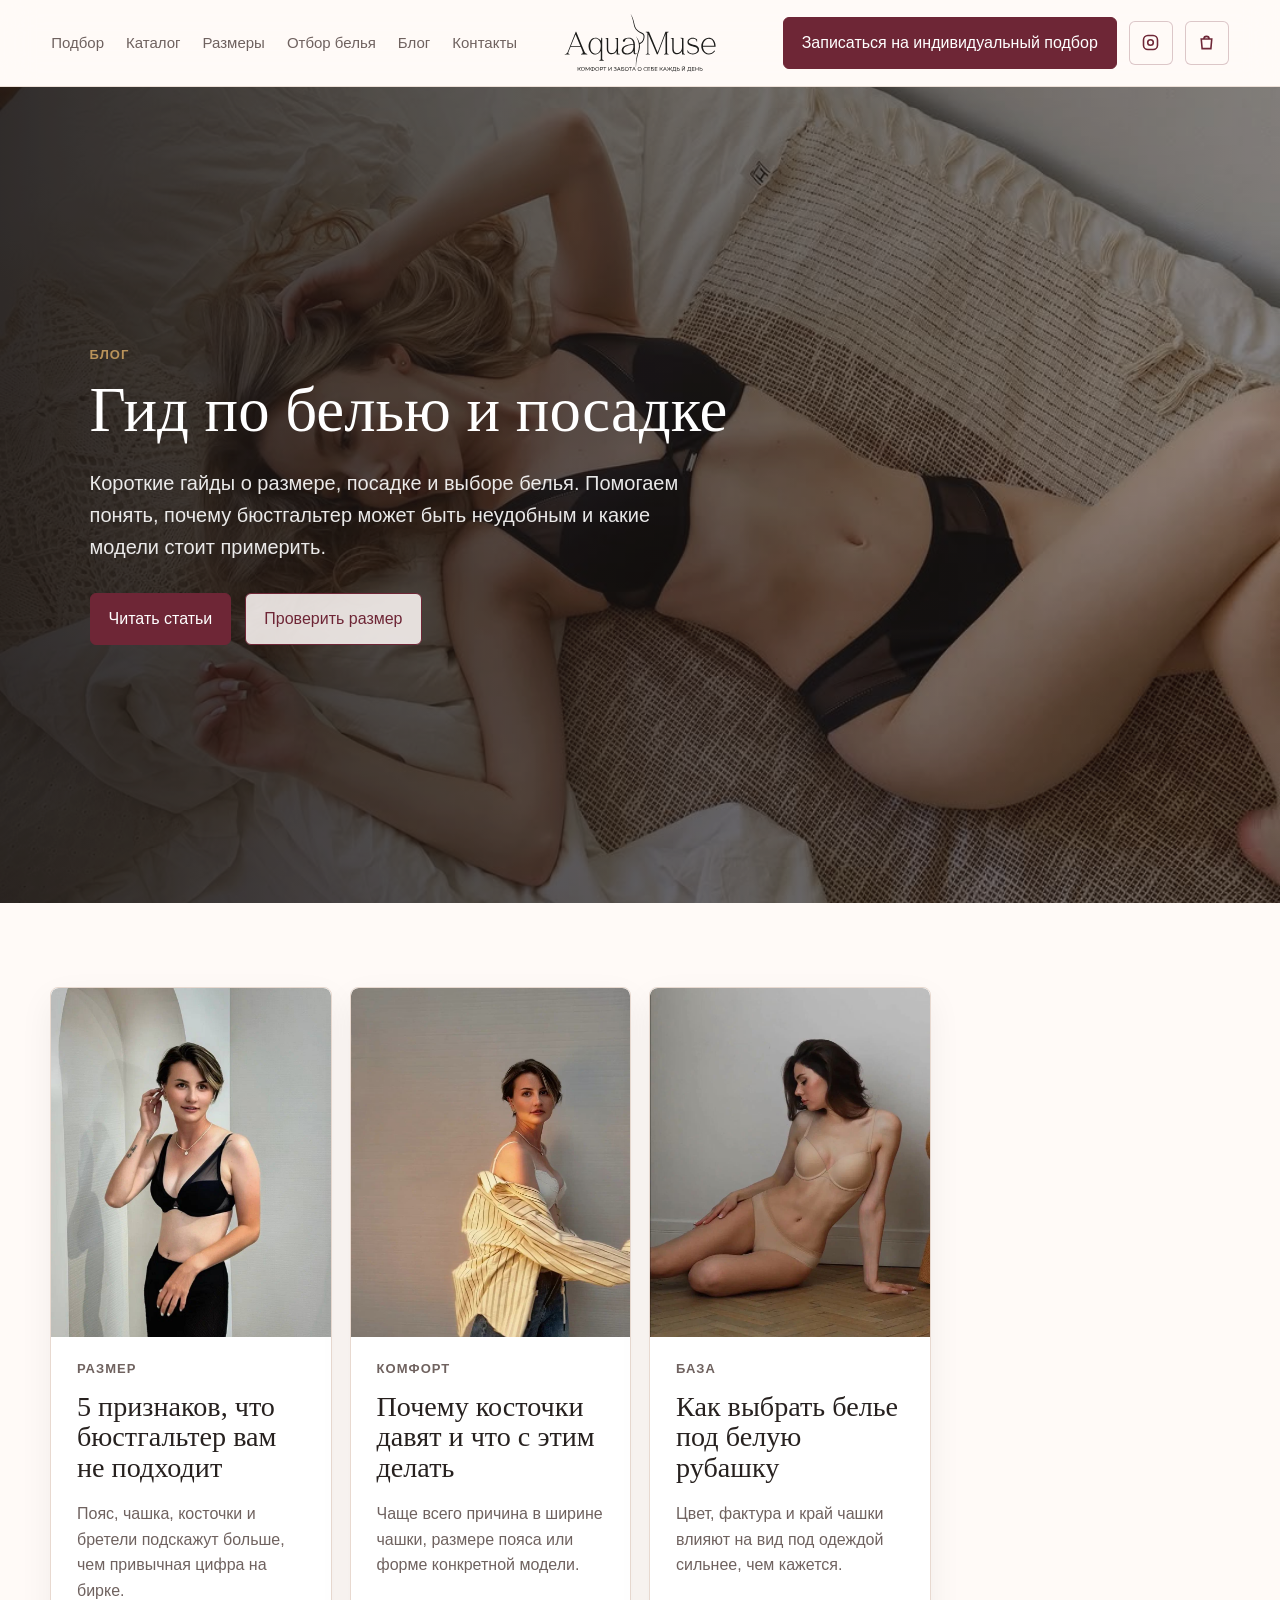
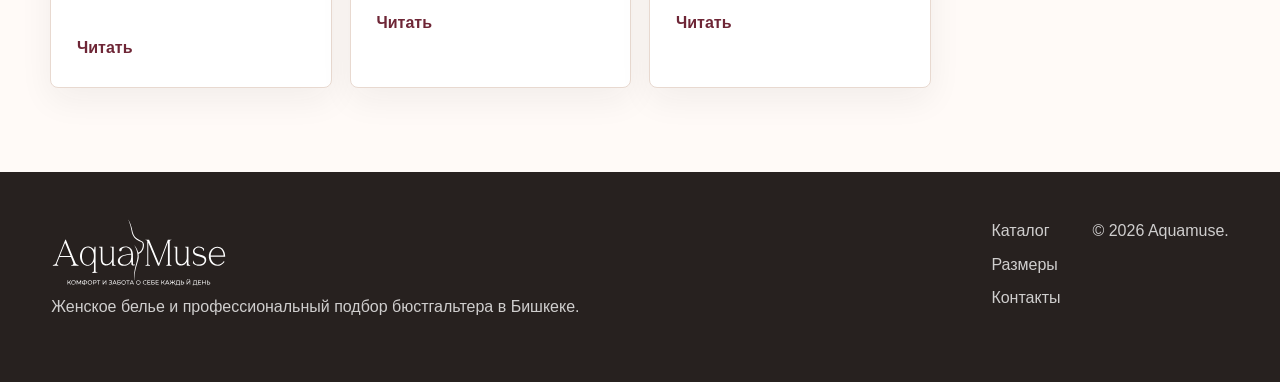
==== commit b12b7373: "Remove remaining hero stat labels" ====
--- a/blog.html
+++ b/blog.html
@@ -23,11 +23,6 @@
           <a class="button primary" href="#blog-list">Читать статьи</a>
           <a class="button secondary" href="razmery.html">Проверить размер</a>
         </div>
-        <dl class="hero-stats" aria-label="Темы блога">
-          <div><dt>размер</dt><dd>без угадывания</dd></div>
-          <div><dt>посадка</dt><dd>по ощущениям</dd></div>
-          <div><dt>база</dt><dd>под одежду</dd></div>
-        </dl>
       </div>
     </section>
     <section id="blog-list" class="section blog-grid">
